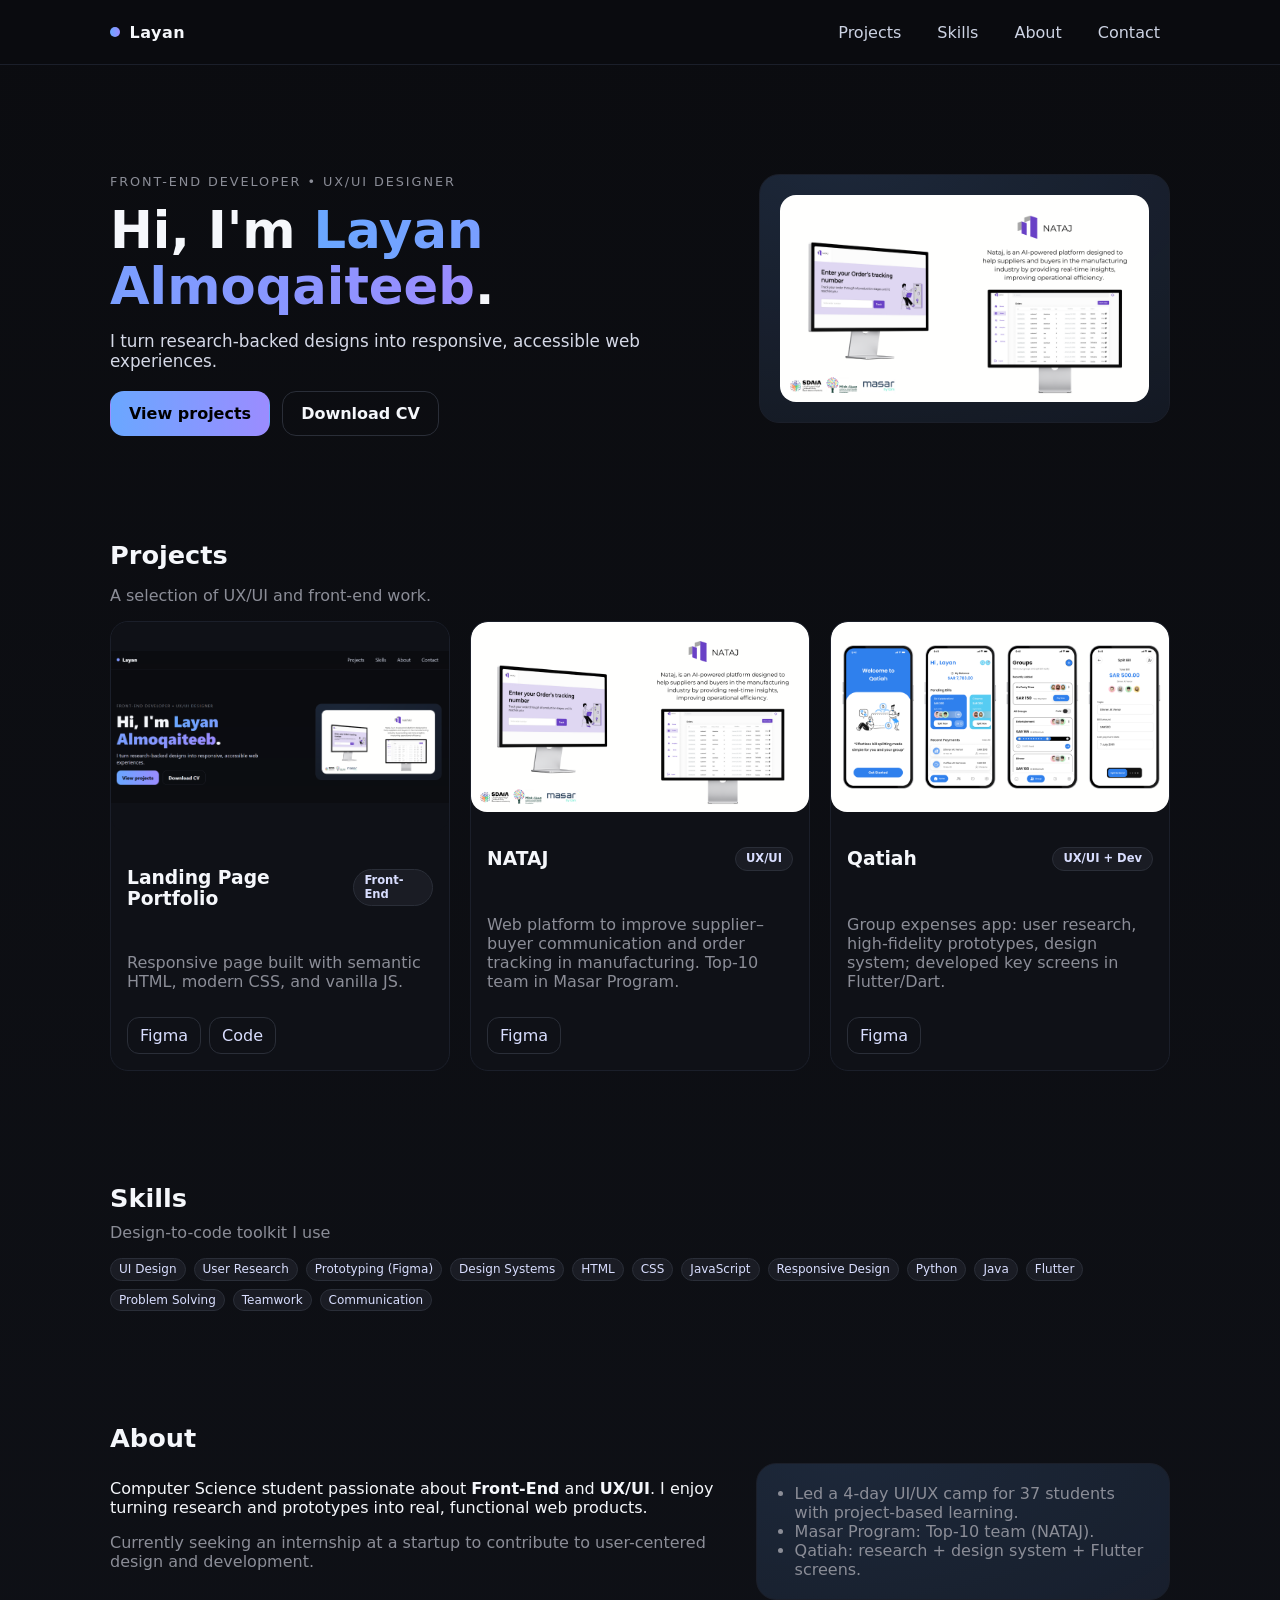
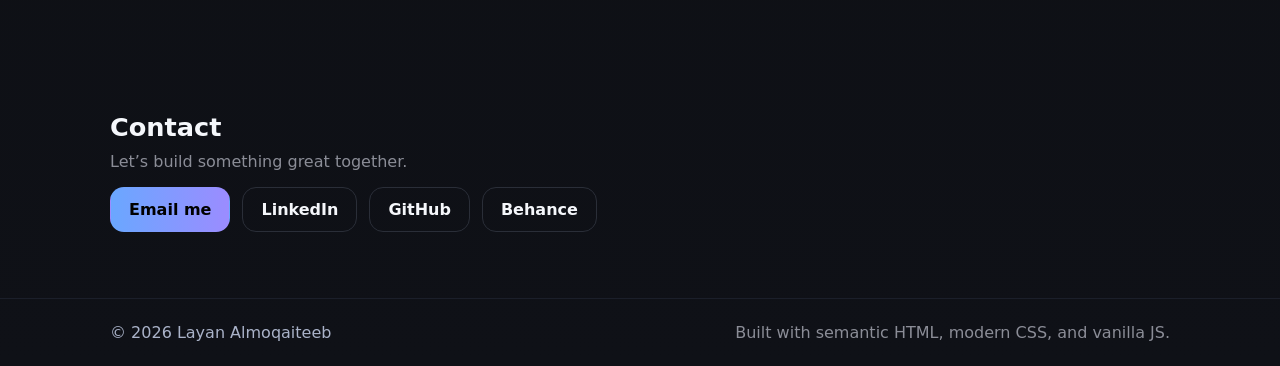
==== index.html @ 37fac6a1 "First commit: add portfolio project" ====
<!DOCTYPE html>
<html lang="en" dir="ltr">
  <head>
    <meta charset="utf-8" />
    <meta name="viewport" content="width=device-width,initial-scale=1"/>
    <title> Layan — Front-End & UX/UI</title>
    <link rel="stylesheet" href="style.css"/>
  </head>
  <body>
    <a href="#main" class="skip">Skip to content</a>

    <header>
      <div class="container nav">
        <a class="brand" href="#"><span class="dot"></span><span>Layan</span></a>
        <nav id="site-nav">
          <button class="hamburger" aria-label="Toggle menu" aria-expanded="false">☰</button>
          <ul>
            <li><a href="#projects">Projects</a></li>
            <li><a href="#skills">Skills</a></li>
            <li><a href="#about">About</a></li>
            <li><a href="#contact">Contact</a></li>
          </ul>
        </nav>
      </div>
    </header>

    <main id="main" class="container">
      <section class="hero">
        <div class="hero-grid">
          <div class="hero-text">
            <p class="kicker">Front-End Developer • UX/UI Designer</p>
            <h1 class="title">Hi, I'm <span class="grad">Layan Almoqaiteeb</span>.</h1>
            <p class="subtitle">I turn research-backed designs into responsive, accessible web experiences.</p>
            <div class="hero-cta">
              <a class="btn" href="#projects">View projects</a>
              <a class="btn secondary" href="assets\Layan Almoqaiteeb-CV(2025).pdf" target="_blank" rel="noopener">Download CV</a>
            </div>
          </div>
          <div class="hero-media">
            <img src="assets\Landing-photo.png" alt="Portfolio preview" />
          </div>
        </div>
      </section>

      <section id="projects">
        <h2>Projects</h2>
        <p class="muted">A selection of UX/UI and front-end work.</p>
        <div class="grid projects">
          <!--project1-->
          <article class="card">
            <img class="fit-contain" src="assets\land.png" alt="Landing page preview" />
            <div class="card-body">
              <h3 class="card-title">Landing Page Portfolio <span class="tag">Front-End</span></h3>
              <p class="muted">Responsive page built with semantic HTML, modern CSS, and vanilla JS.</p>
              <div class="links">
                <a href="https://www.figma.com/design/n4OTbOdOXAy8U4618rNuE9/Untitled?node-id=0-1&t=6n7W6L7xzlNkYUbD-1">Figma</a><a href="#">Code</a>
              </div>
            </div>
          </article>
          <!--project2-->
          <article class="card">
            <img src="assets\Landing-photo.png" alt="NATAJ preview"/>
            <div class="card-body">
              <h3 class="card-title">NATAJ  <span class="tag">UX/UI</span></h3>
              <p class="muted">Web platform to improve supplier–buyer communication and order tracking in manufacturing. Top‑10 team in Masar Program.</p>
              <div class="links">
                <a href="https://www.figma.com/proto/f8X9n5KmJStwyFZtzzcVcH/Nataj-masar-?node-id=1-729&t=vMR681mDne2mueNs-1&scaling=scale-down&content-scaling=fixed&page-id=0%3A1&starting-point-node-id=1%3A574&show-proto-sidebar=1">Figma</a>
              </div>
            </div>
          </article>
          <!--project3-->
          <article class="card">
            <img src="assets\Qatiah.png" alt="Qatiah preview"/>
            <div class="card-body">
              <h3 class="card-title">Qatiah  <span class="tag">UX/UI + Dev</span></h3>
              <p class="muted">Group expenses app: user research, high‑fidelity prototypes, design system; developed key screens in Flutter/Dart.</p>
              <div class="links">
                <a href="https://www.figma.com/design/T6prKx3uSYGGVCMttf9alf/MasarHW3?node-id=0-1&t=5xIdcrQBPG39wIJk-1">Figma</a>
              </div>
            </div>
          </article>
        </div>
      </section>

      <section id="skills">
  <h2>Skills</h2>
  <p class="section-sub">Design-to-code toolkit I use</p>
  <div class="skills">
    
    <span class="tag">UI Design</span>
    <span class="tag">User Research</span>
    <span class="tag">Prototyping (Figma)</span>
    <span class="tag">Design Systems</span>
    
    
    <span class="tag">HTML</span>
    <span class="tag">CSS</span>
    <span class="tag">JavaScript</span>
    <span class="tag">Responsive Design</span>
    
    
    <span class="tag">Python</span>
    <span class="tag">Java</span>
    <span class="tag">Flutter</span>
    
    
    <span class="tag">Problem Solving</span>
    <span class="tag">Teamwork</span>
    <span class="tag">Communication</span>
  </div>
</section>


  <section id="about">
    <h2>About</h2>
    <div class="about">
    <div>
      <p>
        Computer Science student passionate about <strong>Front-End</strong> and <strong>UX/UI</strong>.
        I enjoy turning research and prototypes into real, functional web products.
      </p>
      <p class="muted">
        Currently seeking an internship at a startup to contribute to user-centered design and development.
      </p>
    </div>
    <aside class="hero-card">
      <ul class="muted" style="margin:0; padding-left:18px;">
        <li>Led a 4-day UI/UX camp for 37 students with project-based learning.</li>
        <li>Masar Program: Top-10 team (NATAJ).</li>
        <li>Qatiah: research + design system + Flutter screens.</li>
      </ul>
    </aside>
  </div>
</section>


      <section id="contact">
        <h2>Contact</h2>
        <p class="section-sub">Let’s build something great together.</p>
        <div class="contact-cta">
          <a class="btn" href="mailto:Layan-2025@hotmail.com">Email me</a>
          <a class="btn secondary" href="http://linkedin.com/in/layan-almoqaiteeb" target="_blank">LinkedIn</a>
          <a class="btn secondary" href="https://github.com/iLayan9" target="_blank">GitHub</a>
          <a class="btn secondary" href="https://www.behance.net/LayanAlmoqaiteeb" target="_blank">Behance</a>
        </div>
      </section>
    </main>

    <footer>
      <div class="container foot">
        <span>© <span id="year"></span> Layan Almoqaiteeb</span>
        <span class="muted">Built with semantic HTML, modern CSS, and vanilla JS.</span>
      </div>
    </footer>

    <script src="script.js"></script>
  </body>
</html>
---- style.css ----
:root{
  --bg:#0b0c10; --panel:#0f1117; --muted:#8b8d97; --text:#f5f7fb;
  --brand:#6aa7ff; --brand2:#9b8cff; --ring:rgba(106,167,255,.35);
  --maxw:1100px;
}
*{box-sizing: border-box}
html{scroll-behavior: smooth}
body{margin: 0;background: linear-gradient(180deg,#0b0c10,#0f1117);color:var(--text);
  font-family: ui-sans-serif,system-ui, -apple-system, BlinkMacSystemFont, 'Segoe UI', Roboto, Oxygen, Ubuntu, Cantarell, 'Open Sans', 'Helvetica Neue', sans-serif}
a{text-decoration: none;color: inherit}
img{max-width: 100%;display: block;border-radius: 16px}

.container{max-width: var(--maxw); margin: 0 auto; padding: 0 20px;}
.muted{color: var(--muted)}
.skip{position: absolute; left: -9999px;}
.skip:focus{left: 10px; top: 10px; background: #fff; color: #000; padding: 8px 12px;border-radius: 8px}

.btn{display: inline-flex; align-items: center; gap: .5rem; background: linear-gradient(90deg,var(--brand),var(--brand2));
  color: #000; font-weight: 700; padding: 12px 18px; border-radius: 14px;border:1px solid transparent}
.btn.secondary{background: transparent; color:var(--text);border-color: #2a2e38;}
.btn:hover{filter: brightness(1.05);}
.tag{padding:4px 10px;background: #1a1c24;color: #d9deff; border: 1px solid #2a2e38; border-radius: 999px; font-size: 8rem;}


header{position: sticky;top: 0;z-index: 40;background: rgba(11, 12, 16, .7); backdrop-filter: blur(10px); border-bottom: 1px solid #1b1f2a;}
.nav{display: flex; align-items: center; justify-content: space-between;height: 64px;}
.brand{display: flex;align-items: center; gap: .6rem; font-weight: 800; letter-spacing: .5px;}
.brand .dot{width: 10px;height: 10px; border-radius: 50%; background: linear-gradient(90deg,var(--brand),var(--brand2)); display: inline-block;}

nav ul{list-style: none; display: flex;gap: 1rem; margin: 0; padding: 0;}
nav a{padding: 6px 10px;border-radius: 10px; color: #cdd3e3;}
nav a:hover{background: #1a1c24; color: #fff;}
.hamburger{display: none; background: transparent; border: none; color: #cdd3e3; font-size: 24px;}


.hero{padding: 96px 0 48px;}
.hero-grid{display: grid; grid-template-columns: 1.2fr 0.8fr; gap:2rem; align-items: center;}
.hero-text { order: 1; }
.kicker{color: var(--muted); text-transform: uppercase; letter-spacing: .15em; font-size: .8rem;}
.title{font-size: clamp(2rem,5vw,3.2rem); line-height: 1.1; margin: .25rem 0 .75rem; font-weight: 900;}
.grad{background: linear-gradient(90deg,var(--brand),var(--brand2)); -webkit-background-clip: text; background-clip: text; color: transparent;}
.subtitle{color: #d5d9e7; font-size: 1.05rem; max-width: 60ch;}
.hero-cta{display: flex; gap: .75rem; flex-wrap: wrap; margin-top: 1.25rem;}
.hero-media{background: radial-gradient(900px 500px at 20% -10%, rgba(106,167,255,.15), transparent), #0f1117; border: 1px solid #1b1f2a; border-radius: 20px;padding: 20px; order: 2;}


section{padding: 56px 0;}
#projects h2,#skills h2, #about h2, #contact h2 {font-size: 1.6rem;margin: 0 0 10px;}
.grid.projects{display: grid; grid-template-columns: repeat(3,1fr); gap: 1.25rem;}
.card{background: #0f1117; border: 1px solid #1b1f2a; border-radius: 18px; overflow: hidden; display: flex; flex-direction: column;}
.card-body{padding: 16px; display: flex; flex-direction: column; gap:10px}
.card-title{font-weight: 800; display: flex; align-items: center; gap: 8px; justify-content: space-between;}
.card-title .tag{ font-size:.72rem; }
.card img{
  aspect-ratio:16/9;
  object-fit:cover;
  width:100%;
}
.links{display: flex; gap: .5rem; flex-wrap: wrap;}
.links a{padding: 8px 12px; border-radius: 12px; border: 1px solid #2a2e38; color: #d9deff;}
.links a:hover{background: #1a1c24;}


.skills{display: flex; flex-wrap: wrap; gap: .5rem;}
.skills .tag{ font-size:.75rem; padding:3px 8px; }
.contact-cta{display: flex; gap: .75rem; flex-wrap: wrap;}
footer{border-top: 1px solid #1b1f2a; color: #aab3c9;}
.foot{padding: 24px 20px; display: flex; justify-content: space-between; align-items: center; flex-wrap: wrap; gap: 10px;}

.tag{
  padding: 4px 10px;
  background:#1a1c24;
  color:#d9deff;
  border:1px solid #2a2e38;
  border-radius:999px;
  font-size:.8rem;  
}

.grid.projects{
  display:grid;
  grid-template-columns:repeat(3,1fr);
  gap:1.25rem;
}

.about{
  display:grid;
  grid-template-columns:1.2fr .8fr;
  gap:1.5rem;
}
.hero-card{
  background: radial-gradient(1200px 600px at 20% -10%, rgba(106,167,255,.15), transparent), #0f1117;
  border:1px solid #1b1f2a;
  border-radius:20px;
  padding:20px;
}
.section-sub{
  color:var(--muted);
  margin:0 0 16px;
  font-size:1rem;
}
.contact-cta{ display:flex; gap:.75rem; flex-wrap:wrap; margin:10px 0; }

@media (max-width:900px){
  .hero-grid{grid-template-columns: 1fr;}
  .hero-text{position: relative;z-index: 3;}
  .hero-media{position: relative;z-index: 1;overflow: hidden;}
  .grid.projects{grid-template-columns: 1fr;}
  nav ul{display: none;}
  .hamburger{display: inline-block}
  nav.open ul{display: flex; flex-direction: column; position: absolute; top: 64px; right: 20px;background: #0f1117; border: 1px solid #1b1f2a; padding: 10px; border-radius: 12px; min-width: 220px;}
  nav.open ul a{padding: 10px;}
}
:focus-visible{outline: 3px solid var(--ring); outline-offset: 3px; border-radius: 12px;}

.hero-grid{
  display: grid;
  gap: 2rem;
  align-items: center;
  grid-template-columns: 1fr;
}


@media (min-width: 901px){
  .hero-grid{
    grid-template-columns: 1.2fr 0.8fr;
  }
  .hero-text{ order: 1; }
  .hero-media{ order: 2; }
}

.card img.fit-contain{
  width: 100%;
  height: 100%;
  aspect-ratio: 16 / 9;
  object-fit: contain !important;
  background: #0f1117;
  border-radius: 16px;
}



.hero-grid{
  display:grid;
  align-items:center;
  gap:2rem;
  grid-template-columns: 1fr; 
}
@media (min-width: 901px){
  .hero-grid{ grid-template-columns: 1.2fr 0.8fr; } 
}

.hero-text{
  position: relative;
  z-index: 3;  
}
.hero-media{
  position: relative;
  z-index: 1;  
  overflow: hidden;
}
.hero-media *{
  pointer-events: none;
}

.tag{
  padding: 4px 10px;
  background:#1a1c24;
  color:#d9deff;
  border:1px solid #2a2e38;
  border-radius:999px;
  font-size:.8rem;   
  line-height:1.2;
}
.card-title .tag{ font-size:.72rem; }
.skills .tag{ font-size:.75rem; padding:3px 8px; }
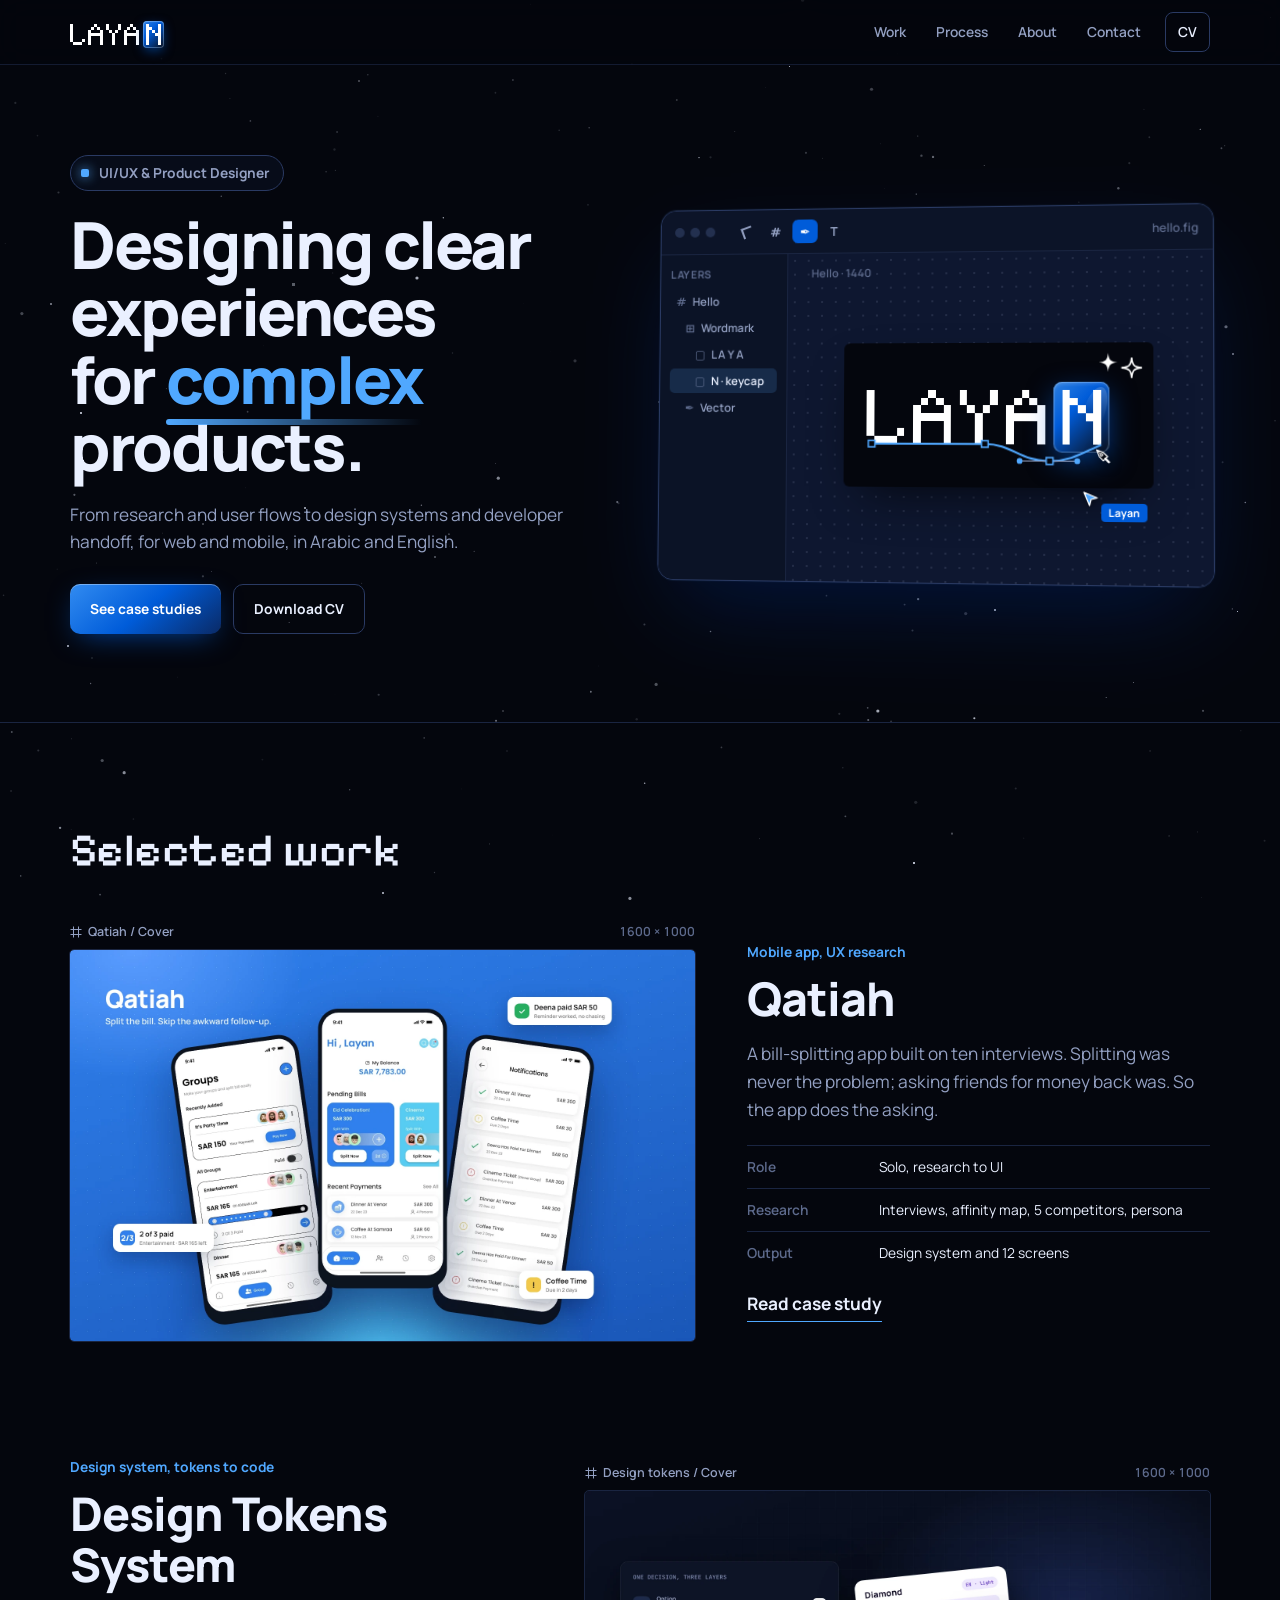
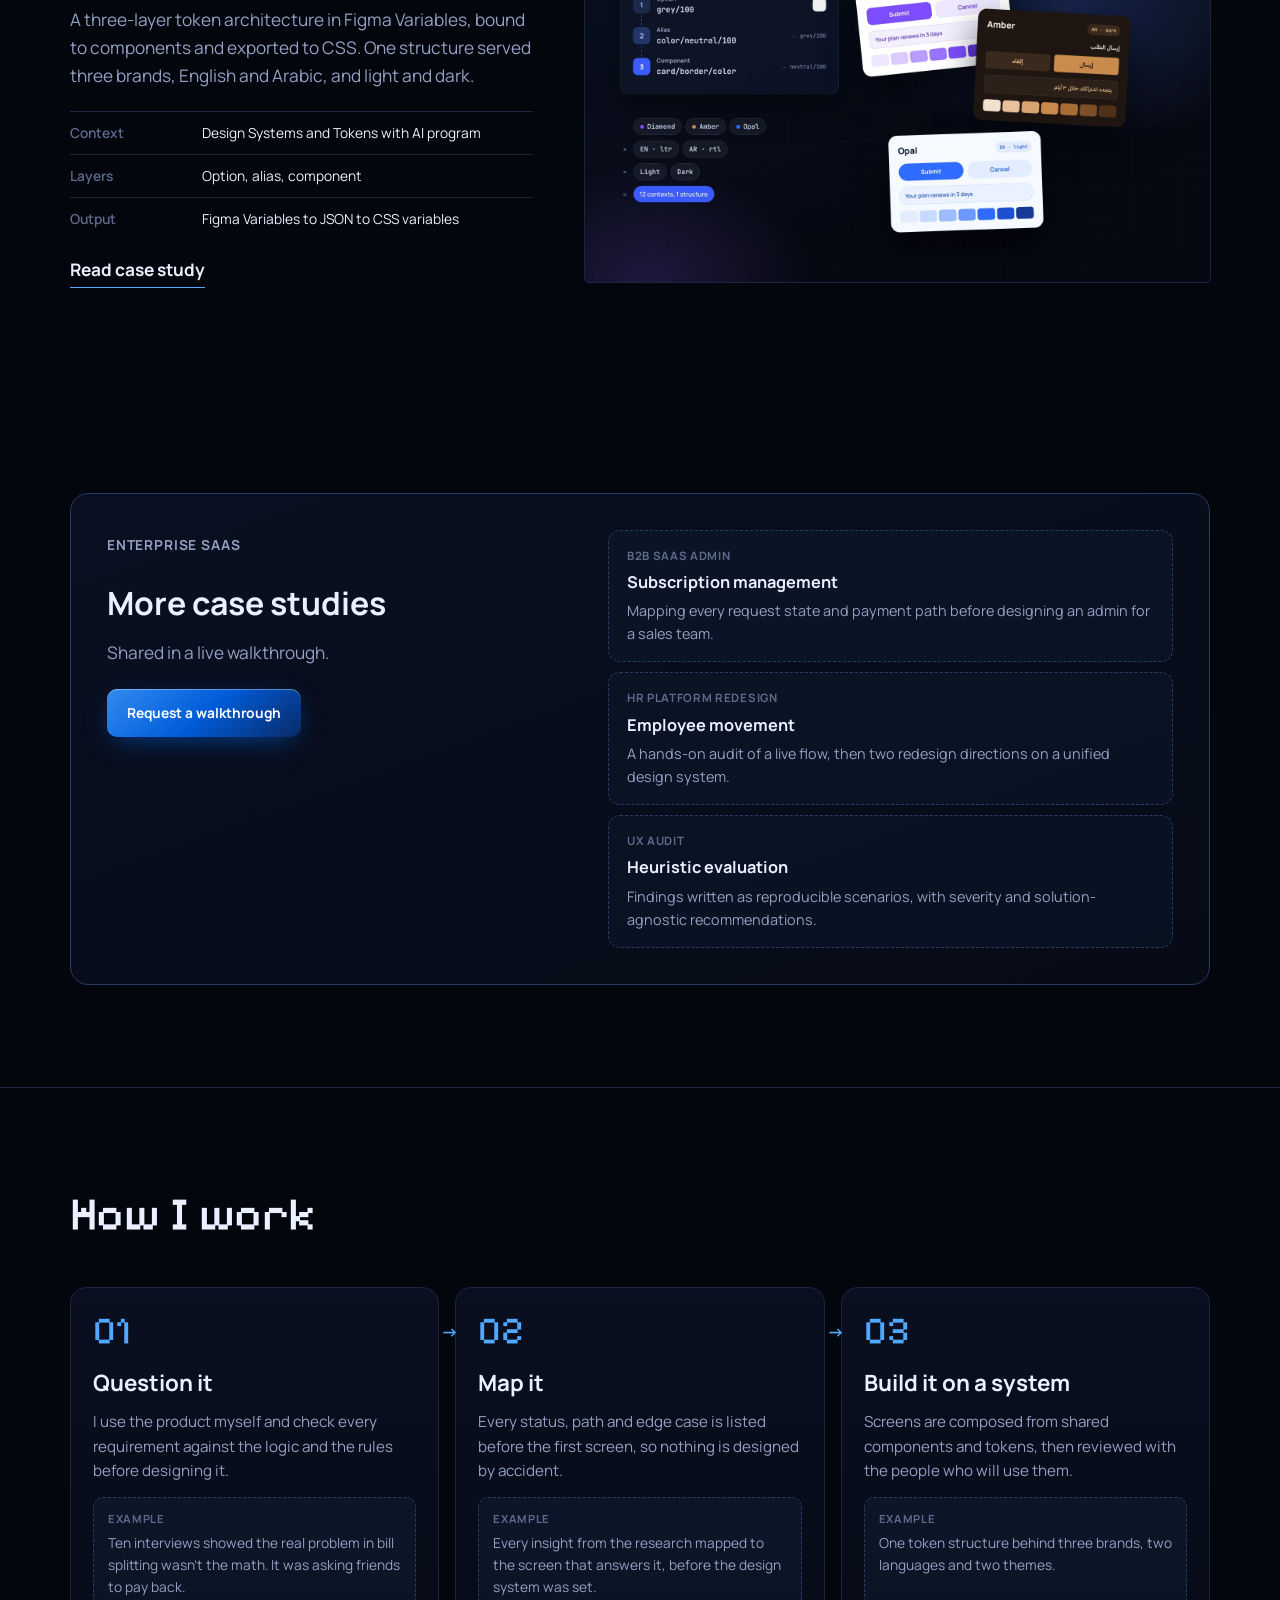
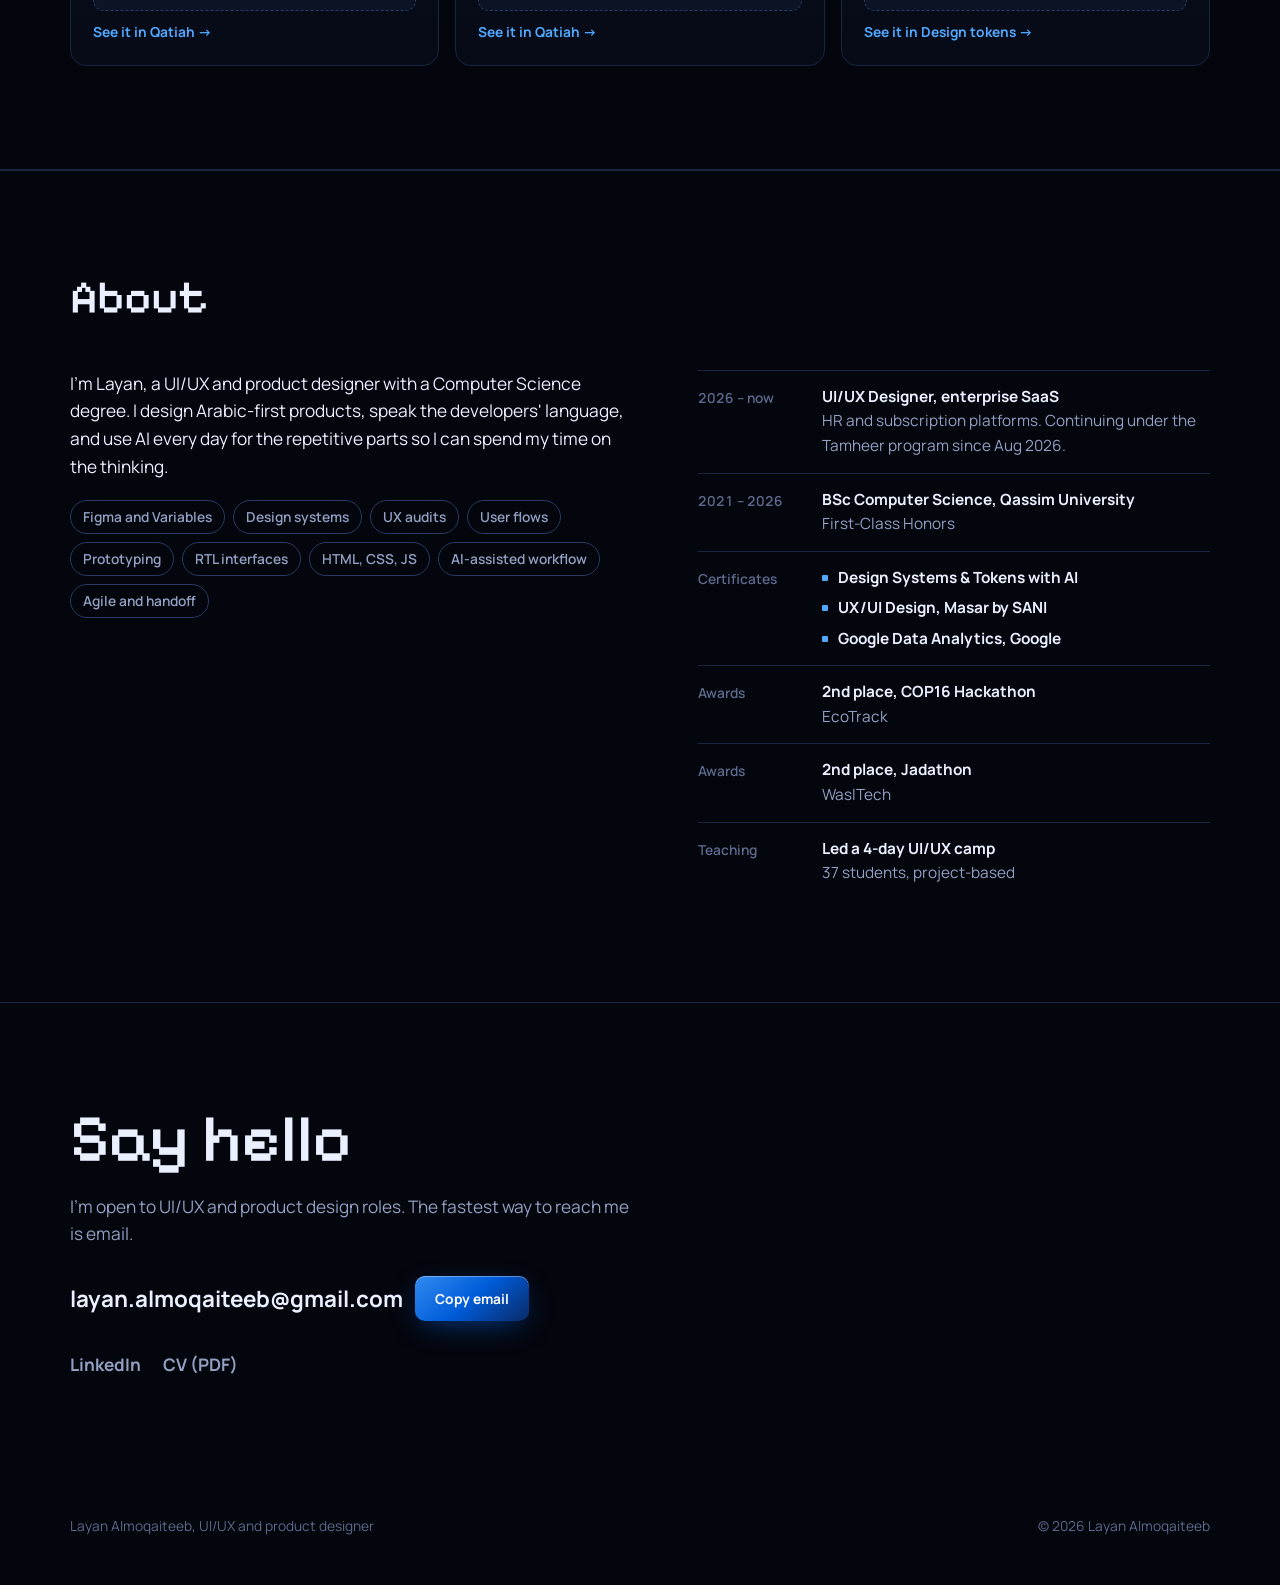
==== commit 20c88b6a: "Portfolio" ====
--- a/index.html
+++ b/index.html
@@ -1,158 +1,229 @@
-<!DOCTYPE html>
-<html lang="en" dir="ltr">
-  <head>
-    <meta charset="utf-8" />
-    <meta name="viewport" content="width=device-width,initial-scale=1"/>
-    <title> Layan — Front-End & UX/UI</title>
-    <link rel="stylesheet" href="style.css"/>
-  </head>
-  <body>
-    <a href="#main" class="skip">Skip to content</a>
-
-    <header>
-      <div class="container nav">
-        <a class="brand" href="#"><span class="dot"></span><span>Layan</span></a>
-        <nav id="site-nav">
-          <button class="hamburger" aria-label="Toggle menu" aria-expanded="false">☰</button>
-          <ul>
-            <li><a href="#projects">Projects</a></li>
-            <li><a href="#skills">Skills</a></li>
-            <li><a href="#about">About</a></li>
-            <li><a href="#contact">Contact</a></li>
+<!doctype html>
+<html lang="en">
+<head>
+<meta charset="utf-8">
+<meta name="viewport" content="width=device-width, initial-scale=1, viewport-fit=cover">
+<title>Layan Almoqaiteeb</title>
+<meta name="claude:viewport-fit-sides" content="cover">
+<meta name="description" content="Layan Almoqaiteeb, UI/UX and product designer. Case studies in enterprise SaaS, mobile apps, user research and design systems.">
+<meta property="og:title" content="Layan Almoqaiteeb, UI/UX and Product Designer">
+<meta property="og:description" content="Case studies in enterprise SaaS, mobile apps, user research and design systems.">
+<link rel="icon" href="assets/favicon.svg" type="image/svg+xml">
+<link rel="preconnect" href="https://fonts.googleapis.com">
+<link rel="preconnect" href="https://fonts.gstatic.com" crossorigin>
+<link rel="stylesheet" href="https://fonts.googleapis.com/css2?family=Manrope:wght@400;500;600;700;800&family=Pixelify+Sans:wght@400;500;600&display=swap">
+<link rel="stylesheet" href="assets/css/style.css">
+</head>
+<body>
+<a class="skip" href="#main">Skip to content</a>
+<canvas id="sky" aria-hidden="true"></canvas>
+
+<div class="page">
+<header class="topbar">
+  <div class="wrap">
+    <a class="brand" href="#top" aria-label="Layan, home"><span class="mini-wm" aria-hidden="true"><span class="glyph" data-glyph="L"></span><span class="glyph" data-glyph="A"></span><span class="glyph" data-glyph="Y"></span><span class="glyph" data-glyph="A"></span><span class="keycap"><span class="glyph" data-glyph="N"></span></span></span></a>
+    <nav class="nav" aria-label="Main">
+      <a href="#work">Work</a>
+      <a href="#process">Process</a>
+      <a href="#about">About</a>
+      <a href="#contact">Contact</a>
+      <a class="cv" href="assets/files/Layan_Almoqaiteeb_CV.pdf" target="_blank" rel="noopener">CV</a>
+    </nav>
+  </div>
+</header>
+
+<main id="main">
+  <section class="hero wrap" id="top" aria-labelledby="hero-title">
+    <div class="hero-grid">
+      <div class="hero-copy">
+        <p class="eyebrow"><span class="eb-dot" aria-hidden="true"></span>UI/UX &amp; Product Designer</p>
+        <h1 id="hero-title" class="hero-title">Designing clear experiences for <span class="hl">complex</span> products.</h1>
+        <p class="hero-sub">From research and user flows to design systems and developer handoff, for web and mobile, in Arabic and English.</p>
+        <div class="hero-actions">
+          <a class="btn btn-key" href="#work">See case studies</a>
+          <a class="btn" href="assets/files/Layan_Almoqaiteeb_CV.pdf" target="_blank" rel="noopener">Download CV</a>
+        </div>
+      </div>
+      <div class="artboard" aria-hidden="true">
+        <div class="ab-bar"><span class="ab-dots"><i></i><i></i><i></i></span>
+          <span class="ab-tools"><b class="t-move"></b><b class="t-frame"></b><b class="t-pen on"></b><b class="t-text">T</b></span>
+          <span class="ab-file">hello.fig</span></div>
+        <div class="ab-body">
+          <div class="ab-layers"><p>Layers</p>
+            <ul><li><i>#</i>Hello</li><li class="d1"><i>⊞</i>Wordmark</li><li class="d2"><i>▢</i>L A Y A</li><li class="d2 sel"><i>▢</i>N · keycap</li><li class="d1"><i>✒</i>Vector</li></ul>
+          </div>
+          <div class="ab-canvas">
+            <span class="ab-flabel">Hello · 1440</span>
+            <div class="ab-frame">
+              <div class="wordmark-stage">
+      <span class="wordmark" aria-hidden="true">
+        <span class="glyph" data-glyph="L"></span>
+        <span class="glyph" data-glyph="A"></span>
+        <span class="glyph" data-glyph="Y"></span>
+        <span class="glyph" data-glyph="A"></span>
+        <span class="keycap"><span class="glyph" data-glyph="N"></span>
+          <span class="sparks"><svg viewBox="0 0 60 40" fill="none"><path d="M14 2 C15 11 17 13 26 14 C17 15 15 17 14 26 C13 17 11 15 2 14 C11 13 13 11 14 2Z" fill="currentColor"/><path d="M44 8 C45 18 47 20 57 21 C47 22 45 24 44 34 C43 24 41 22 31 21 C41 20 43 18 44 8Z" stroke="currentColor" stroke-width="2"/></svg></span>
+        </span>
+      </span>
+      <svg class="flowline" aria-hidden="true"></svg>
+      <svg class="pen" viewBox="0 0 24 24" fill="none" aria-hidden="true"><path d="M3.5 3.5 L13 7.2 L18.6 12.8 L12.8 18.6 L7.2 13 Z" fill="#04060d" stroke="currentColor" stroke-width="1.6" stroke-linejoin="round"/><circle cx="10.2" cy="10.2" r="1.7" stroke="currentColor" stroke-width="1.5"/><path d="M3.5 3.5 L8.8 8.8" stroke="currentColor" stroke-width="1.4"/><path d="M15.7 15.7 L20.5 20.5" stroke="currentColor" stroke-width="3.2" stroke-linecap="round"/></svg>
+              </div>
+              <span class="ab-sel"><i></i><i></i><i></i><i></i><b>Wordmark · 520 × 168</b></span>
+            </div>
+            <span class="ab-comment"><b>L</b>Pixel-perfect ✦</span>
+            <span class="ab-cursor"><svg viewBox="0 0 16 16"><path d="M1 1 L14 6.5 L8 8 L6.5 14 Z" fill="#50a8ff" stroke="#fff" stroke-width="1.2" stroke-linejoin="round"/></svg><em>Layan</em></span>
+          </div>
+        </div>
+      </div>
+    </div>
+  </section>
+
+  <hr class="rule">
+
+  <section class="section wrap" id="work" aria-labelledby="work-title">
+    <div class="section-head">
+      <h2 class="section-title" id="work-title">Selected work</h2>
+      
+    </div>
+
+    <div class="work">
+      <article class="project">
+        <div class="frame">
+          <div class="frame-label"><span class="name"><svg viewBox="0 0 12 12" fill="none" stroke="currentColor"><path d="M3.5 0.5v11M8.5 0.5v11M0.5 3.5h11M0.5 8.5h11"/></svg>Qatiah / Cover</span><span class="dims"></span></div>
+          <a class="canvas" href="work/qatiah.html" aria-label="Read the Qatiah case study">
+            <img src="assets/img/qatiah/cover.webp" data-dims="1600 × 1000" alt="Three Qatiah app screens: groups, home and notifications" width="1600" height="1000" loading="lazy">
+            <span class="sel" aria-hidden="true"><i></i><i></i><i></i><i></i><b>10 interviews</b></span>
+          </a>
+        </div>
+        <div>
+          <p class="project-kind">Mobile app, UX research</p>
+          <h3><a href="work/qatiah.html">Qatiah</a></h3>
+          <p class="sum">A bill-splitting app built on ten interviews. Splitting was never the problem; asking friends for money back was. So the app does the asking.</p>
+          <ul class="facts">
+            <li><span>Role</span><span>Solo, research to UI</span></li>
+            <li><span>Research</span><span>Interviews, affinity map, 5 competitors, persona</span></li>
+            <li><span>Output</span><span>Design system and 12 screens</span></li>
           </ul>
-        </nav>
-      </div>
-    </header>
-
-    <main id="main" class="container">
-      <section class="hero">
-        <div class="hero-grid">
-          <div class="hero-text">
-            <p class="kicker">Front-End Developer • UX/UI Designer</p>
-            <h1 class="title">Hi, I'm <span class="grad">Layan Almoqaiteeb</span>.</h1>
-            <p class="subtitle">I turn research-backed designs into responsive, accessible web experiences.</p>
-            <div class="hero-cta">
-              <a class="btn" href="#projects">View projects</a>
-              <a class="btn secondary" href="assets\Layan Almoqaiteeb-CV(2025).pdf" target="_blank" rel="noopener">Download CV</a>
-            </div>
-          </div>
-          <div class="hero-media">
-            <img src="assets\Landing-photo.png" alt="Portfolio preview" />
-          </div>
-        </div>
-      </section>
-
-      <section id="projects">
-        <h2>Projects</h2>
-        <p class="muted">A selection of UX/UI and front-end work.</p>
-        <div class="grid projects">
-          <!--project1-->
-          <article class="card">
-            <img class="fit-contain" src="assets\land.png" alt="Landing page preview" />
-            <div class="card-body">
-              <h3 class="card-title">Landing Page Portfolio <span class="tag">Front-End</span></h3>
-              <p class="muted">Responsive page built with semantic HTML, modern CSS, and vanilla JS.</p>
-              <div class="links">
-                <a href="https://www.figma.com/design/n4OTbOdOXAy8U4618rNuE9/Untitled?node-id=0-1&t=6n7W6L7xzlNkYUbD-1">Figma</a><a href="#">Code</a>
-              </div>
-            </div>
-          </article>
-          <!--project2-->
-          <article class="card">
-            <img src="assets\Landing-photo.png" alt="NATAJ preview"/>
-            <div class="card-body">
-              <h3 class="card-title">NATAJ  <span class="tag">UX/UI</span></h3>
-              <p class="muted">Web platform to improve supplier–buyer communication and order tracking in manufacturing. Top‑10 team in Masar Program.</p>
-              <div class="links">
-                <a href="https://www.figma.com/proto/f8X9n5KmJStwyFZtzzcVcH/Nataj-masar-?node-id=1-729&t=vMR681mDne2mueNs-1&scaling=scale-down&content-scaling=fixed&page-id=0%3A1&starting-point-node-id=1%3A574&show-proto-sidebar=1">Figma</a>
-              </div>
-            </div>
-          </article>
-          <!--project3-->
-          <article class="card">
-            <img src="assets\Qatiah.png" alt="Qatiah preview"/>
-            <div class="card-body">
-              <h3 class="card-title">Qatiah  <span class="tag">UX/UI + Dev</span></h3>
-              <p class="muted">Group expenses app: user research, high‑fidelity prototypes, design system; developed key screens in Flutter/Dart.</p>
-              <div class="links">
-                <a href="https://www.figma.com/design/T6prKx3uSYGGVCMttf9alf/MasarHW3?node-id=0-1&t=5xIdcrQBPG39wIJk-1">Figma</a>
-              </div>
-            </div>
-          </article>
-        </div>
-      </section>
-
-      <section id="skills">
-  <h2>Skills</h2>
-  <p class="section-sub">Design-to-code toolkit I use</p>
-  <div class="skills">
-    
-    <span class="tag">UI Design</span>
-    <span class="tag">User Research</span>
-    <span class="tag">Prototyping (Figma)</span>
-    <span class="tag">Design Systems</span>
-    
-    
-    <span class="tag">HTML</span>
-    <span class="tag">CSS</span>
-    <span class="tag">JavaScript</span>
-    <span class="tag">Responsive Design</span>
-    
-    
-    <span class="tag">Python</span>
-    <span class="tag">Java</span>
-    <span class="tag">Flutter</span>
-    
-    
-    <span class="tag">Problem Solving</span>
-    <span class="tag">Teamwork</span>
-    <span class="tag">Communication</span>
-  </div>
-</section>
-
-
-  <section id="about">
-    <h2>About</h2>
+          <a class="read" href="work/qatiah.html">Read case study</a>
+        </div>
+      </article>
+
+      <article class="project flip">
+        <div class="frame">
+          <div class="frame-label"><span class="name"><svg viewBox="0 0 12 12" fill="none" stroke="currentColor"><path d="M3.5 0.5v11M8.5 0.5v11M0.5 3.5h11M0.5 8.5h11"/></svg>Design tokens / Cover</span><span class="dims"></span></div>
+          <a class="canvas" href="work/design-tokens.html" aria-label="Read the Design Tokens System case study">
+            <img src="assets/img/tokens/cover.webp" data-dims="1600 × 1000" alt="A token chain beside the same component card in three brands, two languages and two themes" width="1600" height="1000" loading="lazy">
+            <span class="sel" aria-hidden="true"><i></i><i></i><i></i><i></i><b>3 brands × 2 languages × 2 themes</b></span>
+          </a>
+        </div>
+        <div>
+          <p class="project-kind">Design system, tokens to code</p>
+          <h3><a href="work/design-tokens.html">Design Tokens System</a></h3>
+          <p class="sum">A three-layer token architecture in Figma Variables, bound to components and exported to CSS. One structure served three brands, English and Arabic, and light and dark.</p>
+          <ul class="facts">
+            <li><span>Context</span><span>Design Systems and Tokens with AI program</span></li>
+            <li><span>Layers</span><span>Option, alias, component</span></li>
+            <li><span>Output</span><span>Figma Variables to JSON to CSS variables</span></li>
+          </ul>
+          <a class="read" href="work/design-tokens.html">Read case study</a>
+        </div>
+      </article>
+
+      <div class="nda">
+        <div class="nda-head">
+          <p class="nda-kicker">Enterprise SaaS</p>
+          <h3>More case studies</h3>
+          <p>Shared in a live walkthrough.</p>
+          <a class="btn btn-key" href="mailto:layan.almoqaiteeb@gmail.com?subject=Case%20study%20walkthrough">Request a walkthrough</a>
+        </div>
+        <ul class="nda-list">
+          <li><span>B2B SaaS admin</span><b>Subscription management</b><em>Mapping every request state and payment path before designing an admin for a sales team.</em></li>
+          <li><span>HR platform redesign</span><b>Employee movement</b><em>A hands-on audit of a live flow, then two redesign directions on a unified design system.</em></li>
+          <li><span>UX audit</span><b>Heuristic evaluation</b><em>Findings written as reproducible scenarios, with severity and solution-agnostic recommendations.</em></li>
+        </ul>
+      </div>
+    </div>
+
+  </section>
+
+  <hr class="rule">
+
+  <section class="section wrap" id="process" aria-labelledby="process-title">
+    <div class="section-head">
+      <h2 class="section-title" id="process-title">How I work</h2>
+      
+    </div>
+    <ol class="flow3">
+      <li>
+        <span class="n" aria-hidden="true">01</span>
+        <h4>Question it</h4>
+        <p>I use the product myself and check every requirement against the logic and the rules before designing it.</p>
+        <p class="proof"><b>Example</b> Ten interviews showed the real problem in bill splitting wasn't the math. It was asking friends to pay back.</p>
+        <a class="proof-link" href="work/qatiah.html">See it in Qatiah →</a>
+      </li>
+      <li>
+        <span class="n" aria-hidden="true">02</span>
+        <h4>Map it</h4>
+        <p>Every status, path and edge case is listed before the first screen, so nothing is designed by accident.</p>
+        <p class="proof"><b>Example</b> Every insight from the research mapped to the screen that answers it, before the design system was set.</p>
+        <a class="proof-link" href="work/qatiah.html#decisions">See it in Qatiah →</a>
+      </li>
+      <li>
+        <span class="n" aria-hidden="true">03</span>
+        <h4>Build it on a system</h4>
+        <p>Screens are composed from shared components and tokens, then reviewed with the people who will use them.</p>
+        <p class="proof"><b>Example</b> One token structure behind three brands, two languages and two themes.</p>
+        <a class="proof-link" href="work/design-tokens.html">See it in Design tokens →</a>
+      </li>
+    </ol>
+  </section>
+
+  <hr class="rule">
+
+
+  <hr class="rule">
+
+  <section class="section wrap" id="about" aria-labelledby="about-title">
+    <div class="section-head"><h2 class="section-title" id="about-title">About</h2></div>
     <div class="about">
-    <div>
-      <p>
-        Computer Science student passionate about <strong>Front-End</strong> and <strong>UX/UI</strong>.
-        I enjoy turning research and prototypes into real, functional web products.
-      </p>
-      <p class="muted">
-        Currently seeking an internship at a startup to contribute to user-centered design and development.
-      </p>
-    </div>
-    <aside class="hero-card">
-      <ul class="muted" style="margin:0; padding-left:18px;">
-        <li>Led a 4-day UI/UX camp for 37 students with project-based learning.</li>
-        <li>Masar Program: Top-10 team (NATAJ).</li>
-        <li>Qatiah: research + design system + Flutter screens.</li>
+      <div>
+        <p>I'm Layan, a UI/UX and product designer with a Computer Science degree. I design Arabic-first products, speak the developers' language, and use AI every day for the repetitive parts so I can spend my time on the thinking.</p>
+        <div class="chips">
+          <span class="chip">Figma and Variables</span><span class="chip">Design systems</span><span class="chip">UX audits</span><span class="chip">User flows</span><span class="chip">Prototyping</span><span class="chip">RTL interfaces</span><span class="chip">HTML, CSS, JS</span><span class="chip">AI-assisted workflow</span><span class="chip">Agile and handoff</span>
+        </div>
+      </div>
+      <ul class="cv-list">
+        <li><span class="when">2026 – now</span><div><b>UI/UX Designer, enterprise SaaS</b><span>HR and subscription platforms. Continuing under the Tamheer program since Aug 2026.</span></div></li>
+        <li><span class="when">2021 – 2026</span><div><b>BSc Computer Science, Qassim University</b><span>First-Class Honors</span></div></li>
+        <li><span class="when">Certificates</span><div><ul class="cert"><li>Design Systems &amp; Tokens with AI</li><li>UX/UI Design, Masar by SANI</li><li>Google Data Analytics, Google</li></ul></div></li>
+        <li><span class="when">Awards</span><div><b>2nd place, COP16 Hackathon</b><span>EcoTrack</span></div></li>
+        <li><span class="when">Awards</span><div><b>2nd place, Jadathon</b><span>WaslTech</span></div></li>
+        <li><span class="when">Teaching</span><div><b>Led a 4-day UI/UX camp</b><span>37 students, project-based</span></div></li>
       </ul>
-    </aside>
-  </div>
-</section>
-
-
-      <section id="contact">
-        <h2>Contact</h2>
-        <p class="section-sub">Let’s build something great together.</p>
-        <div class="contact-cta">
-          <a class="btn" href="mailto:Layan-2025@hotmail.com">Email me</a>
-          <a class="btn secondary" href="http://linkedin.com/in/layan-almoqaiteeb" target="_blank">LinkedIn</a>
-          <a class="btn secondary" href="https://github.com/iLayan9" target="_blank">GitHub</a>
-          <a class="btn secondary" href="https://www.behance.net/LayanAlmoqaiteeb" target="_blank">Behance</a>
-        </div>
-      </section>
-    </main>
-
-    <footer>
-      <div class="container foot">
-        <span>© <span id="year"></span> Layan Almoqaiteeb</span>
-        <span class="muted">Built with semantic HTML, modern CSS, and vanilla JS.</span>
-      </div>
-    </footer>
-
-    <script src="script.js"></script>
-  </body>
-</html>+    </div>
+  </section>
+
+  <hr class="rule">
+
+  <section class="section wrap contact" id="contact" aria-labelledby="contact-title">
+    <h2 id="contact-title">Say hello</h2>
+    <p>I'm open to UI/UX and product design roles. The fastest way to reach me is email.</p>
+    <div class="mail">
+      <code id="email">layan.almoqaiteeb@gmail.com</code>
+      <button class="btn btn-key" type="button" data-copy="layan.almoqaiteeb@gmail.com" data-toast="copy-toast" data-select="email">Copy email</button>
+      <span class="toast" id="copy-toast" role="status" aria-live="polite"></span>
+    </div>
+    <div class="links">
+      <a href="https://www.linkedin.com/in/layan-almoqaiteeb" target="_blank" rel="noopener">LinkedIn</a>
+      <a href="assets/files/Layan_Almoqaiteeb_CV.pdf" target="_blank" rel="noopener">CV (PDF)</a>
+    </div>
+  </section>
+</main>
+
+<footer class="footer">
+  <div class="wrap"><span>Layan Almoqaiteeb, UI/UX and product designer</span><span>© 2026 Layan Almoqaiteeb</span></div>
+</footer>
+</div>
+<script src="assets/js/main.js"></script>
+</body>
+</html>
--- a/assets/css/style.css
+++ b/assets/css/style.css
@@ -0,0 +1,847 @@
+/* Layan — portfolio
+   World: deep space + pixel type + one glass key (the N) + Figma canvas vernacular.
+   Single dark theme by choice: the brand lives in the night sky. */
+:root {
+  --space: #04060d;          /* page ground, blue-black */
+  --deep: #0a1122;           /* raised surfaces */
+  --deeper: #070c18;
+  --line: #1a2541;           /* hairlines, frame borders */
+  --line-strong: #2a3a63;
+  --ink: #eaf0ff;            /* primary text */
+  --muted: #93a0c2;          /* secondary text */
+  --faint: #5d6a8c;
+  --signal: #50a8ff;         /* glass highlight, links, selection */
+  --signal-deep: #005cd9;
+  --glass-dark: #091730;
+  --spark: #ffffff;
+  --ok: #3ddc97;
+  --warn: #f5b84b;
+  --bad: #ff6b6b;
+
+  --f-pixel: "Pixelify Sans", "Courier New", monospace;
+  --f-body: "Manrope", "Segoe UI", system-ui, -apple-system, sans-serif;
+
+  --step--1: clamp(0.8rem, 0.78rem + 0.1vw, 0.86rem);
+  --step-0: clamp(1rem, 0.97rem + 0.15vw, 1.08rem);
+  --step-1: clamp(1.2rem, 1.12rem + 0.4vw, 1.4rem);
+  --step-2: clamp(1.5rem, 1.3rem + 0.9vw, 2rem);
+  --step-3: clamp(1.9rem, 1.5rem + 1.8vw, 2.9rem);
+  --step-4: clamp(2.4rem, 1.7rem + 3.2vw, 4.2rem);
+
+  --wrap: 1180px;
+  --radius-s: 6px;
+  --radius-m: 12px;
+  color-scheme: dark;
+}
+
+* { box-sizing: border-box; }
+html { scroll-behavior: smooth; }
+body {
+  margin: 0;
+  background: var(--space);
+  color: var(--ink);
+  font-family: var(--f-body);
+  font-size: var(--step-0);
+  line-height: 1.6;
+  -webkit-font-smoothing: antialiased;
+  text-rendering: optimizeLegibility;
+}
+img { max-width: 100%; display: block; }
+a { color: inherit; }
+::selection { background: var(--signal-deep); color: var(--spark); }
+:focus-visible { outline: 2px solid var(--signal); outline-offset: 3px; border-radius: 4px; }
+
+.wrap {
+  max-width: var(--wrap);
+  margin-inline: auto;
+  padding-left: max(20px, env(safe-area-inset-left, 0px));
+  padding-right: max(20px, env(safe-area-inset-right, 0px));
+}
+
+.skip {
+  position: absolute; left: -999px; top: 8px; z-index: 50;
+  background: var(--signal); color: var(--space); padding: 8px 14px; border-radius: 6px; font-weight: 700;
+}
+.skip:focus { left: 16px; }
+
+/* ---------- Starfield ---------- */
+#sky { position: fixed; inset: 0; width: 100%; height: 100%; z-index: 0; pointer-events: none; }
+.page { position: relative; z-index: 1; }
+
+/* ---------- Top bar ---------- */
+body::before {
+  content: ""; position: fixed; inset: 0 0 auto; height: env(safe-area-inset-top, 0px);
+  z-index: 30; background: var(--space);
+}
+.topbar {
+  position: sticky; top: env(safe-area-inset-top, 0px); z-index: 20;
+  backdrop-filter: blur(14px); -webkit-backdrop-filter: blur(14px);
+  background: color-mix(in srgb, var(--space) 72%, transparent);
+  border-bottom: 1px solid color-mix(in srgb, var(--line) 70%, transparent);
+}
+.topbar .wrap { display: flex; align-items: center; justify-content: space-between; gap: 16px; padding-block: 12px; }
+.brand { display: inline-flex; align-items: center; gap: 2px; text-decoration: none; font-family: var(--f-pixel); font-size: 1.35rem; letter-spacing: 0.06em; }
+.brand .key {
+  display: inline-grid; place-items: center; width: 1.45em; height: 1.45em; margin-left: 2px;
+  border-radius: 6px; font-size: 0.9em;
+  background: linear-gradient(140deg, var(--signal) -20%, var(--signal-deep) 45%, var(--glass-dark) 100%);
+  box-shadow: inset 0 1px 0 rgba(255,255,255,.35), 0 0 0 1px rgba(80,168,255,.35);
+}
+.nav { display: flex; align-items: center; gap: 6px; }
+.nav a { text-decoration: none; color: var(--muted); font-weight: 600; font-size: var(--step--1); padding: 8px 12px; border-radius: 8px; }
+.nav a:hover { color: var(--ink); background: var(--deep); }
+.nav .cv {
+  color: var(--ink); border: 1px solid var(--line-strong); margin-left: 6px;
+}
+.nav .cv:hover { border-color: var(--signal); }
+@media (max-width: 640px) {
+  .nav a:not(.cv) { display: none; }
+}
+
+/* ---------- Buttons ---------- */
+.btn {
+  display: inline-flex; align-items: center; gap: 10px; text-decoration: none;
+  font-weight: 700; font-size: var(--step--1); padding: 13px 20px; border-radius: 10px;
+  border: 1px solid var(--line-strong); color: var(--ink); background: transparent;
+  cursor: pointer; font-family: inherit;
+}
+.btn:hover { border-color: var(--signal); }
+.btn-key {
+  border: 0; color: var(--spark);
+  background: linear-gradient(140deg, var(--signal) -30%, var(--signal-deep) 50%, #0a2a66 100%);
+  box-shadow: inset 0 1px 0 rgba(255,255,255,.35), 0 8px 30px -10px rgba(0,92,217,.8);
+}
+.btn-key:hover { filter: brightness(1.12); }
+
+/* ---------- Hero ---------- */
+.hero { padding-block: clamp(56px, 10vw, 120px) clamp(48px, 8vw, 96px); }
+.hero-role { color: var(--muted); font-weight: 600; margin: 0 0 22px; display: flex; align-items: center; gap: 10px; flex-wrap: wrap; }
+.hero-role { flex-wrap: nowrap; align-items: baseline; }
+.hero-role > span:last-child { min-width: 0; }
+.status-dot { flex: none; transform: translateY(-1px); width: 8px; height: 8px; background: var(--ok); box-shadow: 0 0 12px var(--ok); display: inline-block; }
+
+.wordmark-stage { --px: clamp(7px, 2.35vw, 22px); position: relative; display: inline-block; max-width: 100%; margin: 0; font-size: inherit; }
+.wordmark {
+  display: flex; align-items: flex-end; gap: calc(var(--px) * 1.1);
+  padding-bottom: calc(var(--px) * 2.6);
+}
+.glyph { display: grid; grid-template-columns: repeat(5, var(--px)); grid-auto-rows: var(--px); }
+.glyph i { display: block; width: var(--px); height: var(--px); }
+.glyph i.on { background: var(--spark); }
+.glyph.js i.on { opacity: 0; transform: translate(var(--dx, 0), var(--dy, 0)) scale(.4); }
+.glyph.js.ready i.on { opacity: 1; transform: none; transition: opacity .35s ease, transform .55s cubic-bezier(.2,.8,.2,1); transition-delay: var(--d, 0s); }
+.keycap {
+  position: relative; padding: calc(var(--px) * 1.1); border-radius: calc(var(--px) * 1.1);
+  background: linear-gradient(135deg, #2c7fe0 0%, var(--signal-deep) 38%, var(--glass-dark) 92%);
+  box-shadow: inset 0 0 0 1px rgba(160,205,255,.35), inset 0 calc(var(--px) * .25) calc(var(--px) * .5) rgba(255,255,255,.18), 0 calc(var(--px) * 1.2) calc(var(--px) * 3.5) -1px rgba(0,92,217,.55);
+  margin-bottom: calc(var(--px) * -1.1);
+}
+.keycap::after {
+  content: ""; position: absolute; inset: 6% 8% auto auto; width: 38%; height: 70%;
+  border-radius: 50%; background: linear-gradient(200deg, rgba(255,255,255,.22), transparent 60%);
+  transform: rotate(18deg); pointer-events: none;
+}
+.sparks { position: absolute; right: calc(var(--px) * -4.4); top: calc(var(--px) * -3.8); width: calc(var(--px) * 6); height: calc(var(--px) * 4); color: var(--spark); }
+.sparks svg { width: 100%; height: 100%; overflow: visible; }
+
+/* the pen-tool flow line under the name */
+.flowline { position: absolute; left: 0; width: calc(100% + var(--px) * 2); bottom: 0; height: calc(var(--px) * 3.4); overflow: visible; }
+.flowline path.curve { fill: none; stroke: var(--signal); stroke-width: 2; vector-effect: non-scaling-stroke; }
+.flowline .handle { stroke: var(--muted); stroke-width: 1; vector-effect: non-scaling-stroke; }
+.flowline .anchor { fill: var(--space); stroke: var(--signal); stroke-width: 1.5; vector-effect: non-scaling-stroke; }
+.flowline .knob { fill: var(--signal); }
+.pen { position: absolute; width: calc(var(--px) * 2.2); height: calc(var(--px) * 2.2); left: 0; top: 0; color: var(--spark); pointer-events: none; filter: drop-shadow(0 2px 6px rgba(0,0,0,.6)); }
+
+.hero-lede { font-size: var(--step-2); line-height: 1.35; max-width: 30ch; margin: clamp(28px, 4vw, 44px) 0 0; font-weight: 600; text-wrap: balance; letter-spacing: -0.01em; }
+.hero-sub { color: var(--muted); max-width: 58ch; margin: 18px 0 0; }
+.hero-facts { list-style: none; padding: 0; margin: 28px 0 0; display: grid; grid-template-columns: repeat(3, minmax(0, 1fr)); max-width: 760px; border-top: 1px solid var(--line); }
+.hero-facts li { padding: 14px 18px 0 0; display: grid; gap: 2px; min-width: 0; }
+.hero-facts li + li { padding-left: 18px; border-left: 1px solid var(--line); }
+.hero-facts b { font-weight: 700; }
+.hero-facts span { color: var(--muted); font-size: var(--step--1); }
+@media (max-width: 600px) { .hero-facts { grid-template-columns: minmax(0, 1fr); } .hero-facts li + li { padding-left: 0; border-left: 0; } }
+.hero-actions { display: flex; gap: 12px; flex-wrap: wrap; margin-top: 30px; }
+
+/* ---------- Sections ---------- */
+.section { padding-block: clamp(56px, 8vw, 104px); }
+.section-head { display: flex; align-items: baseline; justify-content: space-between; gap: 16px; flex-wrap: wrap; margin-bottom: clamp(28px, 4vw, 48px); }
+.section-title { font-family: var(--f-pixel); font-weight: 500; font-size: var(--step-3); line-height: 1.05; margin: 0; letter-spacing: 0.01em; }
+.section-note { color: var(--muted); margin: 0; max-width: 46ch; }
+.rule { border: 0; height: 1px; background: var(--line); margin: 0; }
+
+/* ---------- Figma frame (work + figures) ---------- */
+.frame { position: relative; min-width: 0; }
+.frame-label {
+  display: flex; align-items: center; gap: 8px; justify-content: space-between;
+  font-size: 0.78rem; color: var(--muted); margin-bottom: 8px; font-weight: 600;
+}
+.frame-label .name { display: inline-flex; align-items: center; gap: 6px; min-width: 0; overflow: hidden; text-overflow: ellipsis; white-space: nowrap; }
+.frame-label .name svg { flex: none; width: 12px; height: 12px; }
+.frame-label .dims { color: var(--faint); font-variant-numeric: tabular-nums; flex: none; }
+.canvas {
+  position: relative; display: block; border-radius: 4px; background: var(--deeper);
+  outline: 1px solid var(--line); overflow: visible;
+}
+.canvas img { width: 100%; height: auto; border-radius: 4px; }
+.canvas .sel { position: absolute; inset: -1px; border: 1.5px solid var(--signal); border-radius: 4px; opacity: 0; pointer-events: none; transition: opacity .15s; }
+.canvas .sel i { position: absolute; width: 8px; height: 8px; background: var(--spark); border: 1.5px solid var(--signal); }
+.canvas .sel i:nth-child(1) { left: -5px; top: -5px; } .canvas .sel i:nth-child(2) { right: -5px; top: -5px; }
+.canvas .sel i:nth-child(3) { left: -5px; bottom: -5px; } .canvas .sel i:nth-child(4) { right: -5px; bottom: -5px; }
+.canvas .sel b {
+  position: absolute; left: 50%; bottom: -30px; transform: translateX(-50%);
+  background: var(--signal); color: var(--space); font-size: 0.72rem; font-weight: 800; padding: 2px 7px; border-radius: 4px; white-space: nowrap; font-variant-numeric: tabular-nums;
+}
+a.canvas:hover .sel, a.canvas:focus-visible .sel, .frame:hover .canvas .sel { opacity: 1; }
+a.canvas:focus-visible { outline: 0; }
+.crop { overflow: hidden; border-radius: 4px; }
+.crop.top { aspect-ratio: 16 / 10; }
+.crop.top img { object-fit: cover; object-position: top; height: 100%; }
+
+/* ---------- Work list ---------- */
+.work { display: grid; gap: clamp(64px, 9vw, 120px); }
+.project { display: grid; grid-template-columns: minmax(0, 1.35fr) minmax(0, 1fr); gap: clamp(28px, 4vw, 56px); align-items: center; }
+.project.flip { grid-template-columns: minmax(0, 1fr) minmax(0, 1.35fr); }
+.project.flip .frame { order: 2; }
+.project-kind { color: var(--signal); font-weight: 700; font-size: var(--step--1); margin: 0 0 10px; }
+.project h3 { font-size: var(--step-3); line-height: 1.1; margin: 0; letter-spacing: -0.02em; text-wrap: balance; font-weight: 800; }
+.project h3 a { text-decoration: none; }
+.project p.sum { color: var(--muted); margin: 16px 0 0; max-width: 46ch; }
+.facts { list-style: none; padding: 0; margin: 22px 0 0; display: grid; gap: 10px; }
+.facts li { display: grid; grid-template-columns: 7.5rem 1fr; gap: 12px; font-size: var(--step--1); border-top: 1px solid var(--line); padding-top: 10px; }
+.facts li span:first-child { color: var(--faint); font-weight: 600; }
+.read { display: inline-flex; align-items: center; gap: 10px; margin-top: 26px; font-weight: 700; text-decoration: none; color: var(--ink); border-bottom: 1px solid var(--signal); padding-bottom: 3px; }
+.read:hover { color: var(--signal); }
+@media (max-width: 860px) {
+  .project, .project.flip { grid-template-columns: minmax(0, 1fr); }
+  .project.flip .frame { order: 0; }
+}
+
+/* brand stack (tokens) */
+.brand-stack { position: relative; aspect-ratio: 16 / 11; overflow: hidden; border-radius: 4px; background: var(--deeper); }
+.brand-stack img { position: absolute; width: 62%; height: auto; border-radius: 6px; box-shadow: 0 20px 40px -12px rgba(0,0,0,.7); outline: 1px solid var(--line); }
+.brand-stack img:nth-child(1) { left: 3%; top: 8%; }
+.brand-stack img:nth-child(2) { left: 19%; top: 18%; }
+.brand-stack img:nth-child(3) { left: 35%; top: 28%; }
+
+/* finding card mock (audit) */
+.finding-mock { display: block; padding: clamp(18px, 3vw, 30px); text-decoration: none; background: linear-gradient(160deg, var(--deep), var(--deeper)); }
+.fm-head { display: flex; justify-content: space-between; align-items: center; gap: 10px; }
+.fm-id { color: var(--faint); font-size: var(--step--1); font-weight: 700; font-variant-numeric: tabular-nums; }
+.fm-title { font-size: var(--step-1); font-weight: 800; line-height: 1.3; margin: 14px 0 18px; text-wrap: balance; }
+.fm-rows { margin: 0; display: grid; gap: 0; }
+.fm-rows div { display: grid; grid-template-columns: 8.5rem minmax(0, 1fr); gap: 12px; padding: 10px 0; border-top: 1px solid var(--line); font-size: 0.9rem; }
+.fm-rows dt { color: var(--faint); font-weight: 700; }
+.fm-rows dd { margin: 0; color: var(--muted); }
+@media (max-width: 520px) { .fm-rows div { grid-template-columns: minmax(0, 1fr); gap: 2px; } }
+
+/* ---------- More work ---------- */
+.more { display: grid; grid-template-columns: repeat(3, minmax(0, 1fr)); gap: 0; border-top: 1px solid var(--line); }
+.more article { padding: 24px 24px 26px 0; border-bottom: 1px solid var(--line); min-width: 0; }
+.more article + article { padding-left: 24px; border-left: 1px solid var(--line); }
+.more h4 { margin: 0 0 6px; font-size: var(--step-1); }
+.more .kind { color: var(--faint); font-size: var(--step--1); margin: 0 0 12px; font-weight: 600; }
+.more p { color: var(--muted); margin: 0; font-size: 0.96rem; }
+.more a { display: inline-block; margin-top: 14px; font-weight: 700; font-size: var(--step--1); color: var(--signal); text-decoration: none; }
+.more a:hover { text-decoration: underline; }
+@media (max-width: 860px) {
+  .more { grid-template-columns: minmax(0, 1fr); }
+  .more article + article { padding-left: 0; border-left: 0; }
+}
+
+/* ---------- Process (a real sequence) ---------- */
+.steps { list-style: none; margin: 0; padding: 0; display: grid; grid-template-columns: repeat(4, minmax(0, 1fr)); gap: 0; counter-reset: s; }
+.steps li { padding: 0 24px 0 0; min-width: 0; position: relative; }
+.steps li + li { padding-left: 24px; border-left: 1px dashed var(--line-strong); }
+.steps .n { font-family: var(--f-pixel); font-size: 2.2rem; color: var(--signal); line-height: 1; display: block; margin-bottom: 14px; }
+.steps h4 { margin: 0 0 8px; font-size: var(--step-1); line-height: 1.25; }
+.steps p { margin: 0; color: var(--muted); font-size: 0.96rem; }
+.steps .from { display: block; margin-top: 12px; font-size: var(--step--1); color: var(--faint); }
+@media (max-width: 940px) {
+  .steps { grid-template-columns: repeat(2, minmax(0, 1fr)); row-gap: 36px; }
+  .steps li:nth-child(3) { padding-left: 0; border-left: 0; }
+}
+@media (max-width: 560px) {
+  .steps { grid-template-columns: minmax(0, 1fr); }
+  .steps li + li { padding-left: 0; border-left: 0; }
+}
+
+/* ---------- AI block ---------- */
+.ai { display: grid; grid-template-columns: minmax(0, 1fr) minmax(0, 1.2fr); gap: clamp(28px, 5vw, 72px); align-items: start; }
+.ai-mark { display: flex; gap: 10px; color: var(--spark); margin-bottom: 18px; }
+.ai h2 { margin: 0; font-size: var(--step-3); line-height: 1.1; letter-spacing: -0.02em; font-weight: 800; text-wrap: balance; }
+.ai .lead { color: var(--muted); margin: 18px 0 0; max-width: 44ch; }
+.ai-list { list-style: none; margin: 0; padding: 0; display: grid; gap: 0; border-top: 1px solid var(--line); }
+.ai-list li { display: grid; grid-template-columns: 9.5rem minmax(0, 1fr); gap: 18px; padding: 18px 0; border-bottom: 1px solid var(--line); }
+.ai-list b { font-weight: 700; }
+.ai-list span { color: var(--muted); }
+@media (max-width: 860px) { .ai { grid-template-columns: minmax(0, 1fr); } }
+@media (max-width: 520px) { .ai-list li { grid-template-columns: minmax(0, 1fr); gap: 4px; } }
+
+/* ---------- About ---------- */
+.about { display: grid; grid-template-columns: minmax(0, 1.1fr) minmax(0, 1fr); gap: clamp(28px, 5vw, 72px); }
+.about p { margin: 0 0 16px; max-width: 58ch; }
+.about p.muted { color: var(--muted); }
+.cv-list { list-style: none; padding: 0; margin: 0; display: grid; gap: 0; }
+.cv-list li { display: grid; grid-template-columns: 6.8rem minmax(0, 1fr); gap: 16px; padding: 14px 0; border-top: 1px solid var(--line); font-size: 0.96rem; }
+.cv-list .when { color: var(--faint); font-variant-numeric: tabular-nums; font-weight: 600; font-size: var(--step--1); padding-top: 2px; }
+.cv-list b { display: block; }
+.cv-list span { color: var(--muted); }
+.chips { display: flex; flex-wrap: wrap; gap: 8px; margin-top: 20px; }
+.chip { border: 1px solid var(--line-strong); color: var(--muted); border-radius: 999px; padding: 5px 12px; font-size: var(--step--1); font-weight: 600; }
+@media (max-width: 860px) { .about { grid-template-columns: minmax(0, 1fr); } }
+
+/* ---------- Contact ---------- */
+.contact { text-align: left; }
+.contact h2 { font-family: var(--f-pixel); font-weight: 500; font-size: var(--step-4); line-height: 1; margin: 0; }
+.contact p { color: var(--muted); max-width: 52ch; margin: 20px 0 0; }
+.mail { display: flex; align-items: center; gap: 12px; flex-wrap: wrap; margin-top: 28px; }
+.mail code { font-family: var(--f-body); font-size: var(--step-1); font-weight: 700; color: var(--ink); user-select: all; word-break: break-all; }
+.links { display: flex; gap: 22px; flex-wrap: wrap; margin-top: 30px; }
+.links a { color: var(--muted); font-weight: 700; text-decoration: none; }
+.links a:hover { color: var(--signal); }
+.toast { color: var(--ok); font-size: var(--step--1); font-weight: 700; min-height: 1.4em; }
+
+.footer { padding-block: 34px 48px; color: var(--faint); font-size: var(--step--1); }
+.footer .wrap { display: flex; justify-content: space-between; gap: 16px; flex-wrap: wrap; }
+
+/* =========================================================
+   Case study pages
+   ========================================================= */
+.cs-head { padding-block: clamp(40px, 7vw, 88px) clamp(28px, 4vw, 48px); }
+.back { color: var(--muted); text-decoration: none; font-weight: 700; font-size: var(--step--1); display: inline-flex; gap: 8px; align-items: center; }
+.back:hover { color: var(--signal); }
+.cs-head h1 { font-size: var(--step-4); line-height: 1.02; letter-spacing: -0.03em; margin: 22px 0 0; font-weight: 800; max-width: 18ch; text-wrap: balance; }
+.cs-head .sub { font-size: var(--step-1); color: var(--muted); margin: 18px 0 0; max-width: 52ch; line-height: 1.45; }
+.meta { display: grid; grid-template-columns: repeat(4, minmax(0, 1fr)); gap: 0; margin-top: clamp(28px, 4vw, 44px); border-top: 1px solid var(--line); }
+.meta div { padding: 14px 18px 0 0; min-width: 0; }
+.meta div + div { padding-left: 18px; border-left: 1px solid var(--line); }
+.meta dt { color: var(--faint); font-size: var(--step--1); font-weight: 600; }
+.meta dd { margin: 4px 0 0; font-weight: 600; font-size: 0.96rem; }
+@media (max-width: 760px) {
+  .meta { grid-template-columns: repeat(2, minmax(0, 1fr)); }
+  .meta div:nth-child(3) { padding-left: 0; border-left: 0; }
+  .meta div { padding-bottom: 14px; }
+}
+.tldr {
+  margin-top: 28px; padding: 22px 24px; border-radius: var(--radius-m);
+  background: linear-gradient(135deg, rgba(80,168,255,.10), rgba(0,92,217,.04) 60%, transparent);
+  border: 1px solid var(--line-strong); max-width: 78ch;
+}
+.tldr b { color: var(--signal); }
+.tldr p { margin: 6px 0 0; }
+
+.cs-hero { margin-top: clamp(32px, 5vw, 56px); }
+
+.cs-body { display: grid; grid-template-columns: 210px minmax(0, 1fr); gap: clamp(28px, 5vw, 72px); padding-block: clamp(40px, 6vw, 80px); }
+.toc { position: sticky; top: calc(env(safe-area-inset-top, 0px) + 84px); align-self: start; font-size: var(--step--1); }
+.toc p { color: var(--faint); font-weight: 700; margin: 0 0 10px; }
+.toc ol { list-style: none; margin: 0; padding: 0; display: grid; gap: 2px; border-left: 1px solid var(--line); }
+.toc a { display: block; padding: 6px 0 6px 14px; color: var(--muted); text-decoration: none; margin-left: -1px; border-left: 2px solid transparent; font-weight: 600; }
+.toc a:hover { color: var(--ink); }
+.toc a.on { color: var(--ink); border-left-color: var(--signal); }
+@media (max-width: 900px) {
+  .cs-body { grid-template-columns: minmax(0, 1fr); }
+  .toc { display: none; }
+}
+
+.prose { min-width: 0; }
+.prose > section { padding-bottom: clamp(36px, 5vw, 64px); }
+.prose > section + section { border-top: 1px solid var(--line); padding-top: clamp(36px, 5vw, 64px); }
+.prose h2 { font-size: var(--step-3); line-height: 1.1; letter-spacing: -0.02em; margin: 0 0 20px; font-weight: 800; text-wrap: balance; scroll-margin-top: 90px; }
+.prose h3 { font-size: var(--step-1); margin: 34px 0 10px; line-height: 1.3; }
+.prose p, .prose ul, .prose ol { max-width: 68ch; }
+.prose p { margin: 0 0 16px; }
+.prose ul { padding-left: 1.2em; margin: 0 0 16px; }
+.prose li { margin-bottom: 8px; }
+.prose li::marker { color: var(--signal); }
+.prose strong { color: var(--spark); }
+.prose .muted { color: var(--muted); }
+.pull { font-size: var(--step-2); line-height: 1.35; font-weight: 700; margin: 26px 0; max-width: 32ch; text-wrap: balance; }
+.pull::before { content: "✦"; display: block; color: var(--signal); font-size: 0.8em; margin-bottom: 8px; }
+
+figure { margin: 30px 0; min-width: 0; }
+figcaption { color: var(--faint); font-size: var(--step--1); margin-top: 38px; max-width: 70ch; }
+.figrow { display: grid; grid-template-columns: repeat(2, minmax(0, 1fr)); gap: 28px; align-items: start; margin: 30px 0; }
+.figrow.three { grid-template-columns: repeat(3, minmax(0, 1fr)); }
+.figrow figure { margin: 0; }
+@media (max-width: 700px) { .figrow, .figrow.three { grid-template-columns: minmax(0, 1fr); } }
+
+.decision { display: grid; grid-template-columns: 3.2rem minmax(0, 1fr); gap: 4px 16px; margin: 30px 0; }
+.decision .n { font-family: var(--f-pixel); color: var(--signal); font-size: 1.6rem; line-height: 1.2; }
+.decision h3 { margin: 0 0 8px; }
+.decision > div { min-width: 0; }
+
+.table-scroll { overflow-x: auto; margin: 24px 0; border: 1px solid var(--line); border-radius: var(--radius-m); }
+table { border-collapse: collapse; width: 100%; min-width: 640px; font-size: 0.92rem; }
+th, td { text-align: left; padding: 12px 14px; border-bottom: 1px solid var(--line); vertical-align: top; }
+th { color: var(--faint); font-weight: 700; font-size: var(--step--1); background: var(--deeper); }
+tr:last-child td { border-bottom: 0; }
+td.no { color: var(--bad); }
+tr.impossible td { background: rgba(255,107,107,.06); }
+.pill { display: inline-block; padding: 2px 9px; border-radius: 999px; font-size: 0.78rem; font-weight: 700; white-space: nowrap; }
+.pill.new { background: rgba(80,168,255,.14); color: #8cc6ff; }
+.pill.rev { background: rgba(245,184,75,.14); color: var(--warn); }
+.pill.done { background: rgba(61,220,151,.14); color: var(--ok); }
+.pill.off { background: rgba(147,160,194,.14); color: var(--muted); }
+.sev { display: inline-block; font-size: 0.74rem; font-weight: 800; padding: 2px 8px; border-radius: 4px; margin-right: 8px; vertical-align: 2px; }
+.sev.c { background: rgba(255,107,107,.16); color: var(--bad); }
+.sev.h { background: rgba(245,184,75,.16); color: var(--warn); }
+.sev.m { background: rgba(80,168,255,.14); color: #8cc6ff; }
+
+/* stage switcher: sketch → wireframe → final */
+.stages { margin: 30px 0; }
+.stage-tabs { display: flex; gap: 0; align-items: center; flex-wrap: wrap; margin-bottom: 18px; }
+.stage-tabs button {
+  display: inline-flex; align-items: center; gap: 10px; font: inherit; font-weight: 700; font-size: var(--step--1);
+  color: var(--muted); background: transparent; border: 1px solid var(--line-strong); padding: 9px 16px; cursor: pointer;
+}
+.stage-tabs button:first-child { border-radius: 10px 0 0 10px; }
+.stage-tabs button:last-child { border-radius: 0 10px 10px 0; }
+.stage-tabs button + button { border-left: 0; }
+.stage-tabs button .k { font-family: var(--f-pixel); color: var(--faint); font-weight: 500; }
+.stage-tabs button[aria-selected="true"] { color: var(--space); background: var(--signal); border-color: var(--signal); }
+.stage-tabs button[aria-selected="true"] .k { color: var(--space); }
+.stage-panel figcaption { margin-top: 14px; }
+
+/* lane flow (HTML, wraps on phones) */
+.lanes { margin: 28px 0; border: 1px solid var(--line); border-radius: var(--radius-m); background: var(--deeper); padding: 8px 20px; }
+.lane { display: grid; grid-template-columns: 8.5rem minmax(0, 1fr); gap: 16px; padding: 16px 0; align-items: start; }
+.lane + .lane { border-top: 1px dashed var(--line-strong); }
+.lane-name { color: var(--faint); font-weight: 700; font-size: var(--step--1); padding-top: 9px; }
+.lane-rows { display: grid; gap: 10px; min-width: 0; }
+.lane-row { display: flex; flex-wrap: wrap; align-items: center; gap: 8px 6px; }
+.node { border: 1px solid var(--line-strong); background: var(--deep); border-radius: 8px; padding: 7px 11px; font-size: 0.86rem; font-weight: 700; line-height: 1.3; }
+.node small { display: block; color: var(--muted); font-weight: 500; font-size: 0.76rem; }
+.node.auto { border-style: dashed; background: transparent; }
+.node.end { background: linear-gradient(140deg, var(--signal-deep), var(--glass-dark)); border-color: var(--signal); }
+.node.branch { border-color: var(--warn); color: var(--warn); background: transparent; }
+.arr { color: var(--faint); font-size: 0.9rem; }
+.legend { display: flex; gap: 14px; flex-wrap: wrap; color: var(--faint); font-size: 0.76rem; padding: 10px 0 6px; border-top: 1px solid var(--line); }
+.legend span { display: inline-flex; align-items: center; gap: 6px; }
+.legend i { width: 14px; height: 10px; border-radius: 3px; border: 1px solid var(--line-strong); display: inline-block; }
+.legend i.auto { border-style: dashed; } .legend i.end { background: var(--signal-deep); border-color: var(--signal); } .legend i.branch { border-color: var(--warn); }
+@media (max-width: 640px) { .lane { grid-template-columns: minmax(0, 1fr); gap: 6px; } .lane-name { padding-top: 0; } }
+
+.flow-scroll { overflow-x: auto; margin: 26px 0; border: 1px solid var(--line); border-radius: var(--radius-m); background: var(--deeper); }
+.flow-scroll svg { display: block; min-width: 900px; width: 100%; height: auto; }
+
+/* before / after compare */
+.compare { position: relative; margin: 30px 0; --pos: 50%; }
+.compare .stage { position: relative; overflow: hidden; border-radius: 4px; outline: 1px solid var(--line); background: var(--deeper); aspect-ratio: 1440 / 1186; }
+.compare img { position: absolute; inset: 0; width: 100%; height: 100%; object-fit: cover; object-position: top; }
+.compare .after { clip-path: inset(0 0 0 var(--pos)); }
+.compare .bar { position: absolute; top: 0; bottom: 0; left: var(--pos); width: 2px; background: var(--signal); transform: translateX(-1px); pointer-events: none; }
+.compare .bar::after { content: ""; position: absolute; top: 50%; left: 50%; width: 30px; height: 30px; transform: translate(-50%, -50%); border-radius: 50%; background: var(--signal); box-shadow: 0 0 0 4px rgba(80,168,255,.25); }
+.compare .tag { position: absolute; top: 12px; font-size: 0.75rem; font-weight: 800; padding: 3px 9px; border-radius: 4px; background: rgba(4,6,13,.82); color: var(--ink); }
+.compare .tag.l { left: 12px; } .compare .tag.r { right: 12px; }
+.compare input[type=range] { width: 100%; margin-top: 14px; accent-color: var(--signal); }
+.compare label { font-size: var(--step--1); color: var(--faint); }
+
+.next { padding-block: clamp(48px, 7vw, 88px); border-top: 1px solid var(--line); }
+.next a { text-decoration: none; display: grid; gap: 8px; }
+.next small { color: var(--faint); font-weight: 700; }
+.next strong { font-size: var(--step-3); line-height: 1.1; letter-spacing: -0.02em; }
+.next a:hover strong { color: var(--signal); }
+
+@media (prefers-reduced-motion: reduce) {
+  html { scroll-behavior: auto; }
+  .glyph.js i.on { opacity: 1; transform: none; }
+  * { transition: none !important; animation: none !important; }
+}
+.fig-aside { align-self: center; } .fig-aside .pull { margin-top: 0; }
+.story { margin-top: 44px; max-width: 760px; padding: 22px 26px; border: 1px solid var(--line-strong); border-left: 3px solid var(--signal); border-radius: 12px; background: rgba(80,168,255,.04); }
+.story p { margin: 0; color: var(--muted); }
+.story b { color: var(--ink); }
+.story .story-tag { font-family: var(--f-pixel); color: var(--signal); font-size: var(--step--1); margin-bottom: 8px; letter-spacing: .02em; }
+
+/* ---------- Design tokens: interactive demo ---------- */
+.prose code { font-family: "JetBrains Mono", ui-monospace, monospace; font-size: .88em; color: #c9d7ff; }
+.tk-panel { margin: 28px 0; padding: 22px; border: 1px solid var(--line-strong); border-radius: 16px; background: linear-gradient(180deg, rgba(10,17,34,.92), rgba(7,12,24,.92)); }
+.tk-controls { display: flex; flex-wrap: wrap; gap: 10px 18px; margin-bottom: 18px; }
+.tk-seg { display: inline-flex; align-items: center; gap: 4px; padding: 4px; border: 1px solid var(--line); border-radius: 999px; background: var(--deeper); }
+.tk-seg span { font-size: var(--step--1); color: var(--faint); font-weight: 700; padding: 0 8px 0 10px; }
+.tk-seg button, .tk-pick button { font: 600 .86rem var(--f-body); color: var(--muted); background: none; border: 0; border-radius: 999px; padding: 7px 13px; cursor: pointer; }
+.tk-seg button:hover, .tk-pick button:hover { color: var(--ink); }
+.tk-seg button[aria-pressed=true] { background: var(--signal); color: #04101f; }
+.tk-seg button:focus-visible, .tk-pick button:focus-visible { outline: 2px solid var(--signal); outline-offset: 2px; }
+.tk-pick { display: flex; flex-wrap: wrap; gap: 8px; margin-bottom: 14px; }
+.tk-pick button { font-family: "JetBrains Mono", monospace; font-size: .8rem; border: 1px solid var(--line-strong); border-radius: 8px; }
+.tk-pick button[aria-pressed=true] { border-color: var(--signal); color: var(--ink); background: rgba(80,168,255,.12); }
+.tk-chain { display: grid; grid-template-columns: 1fr auto 1fr auto 1fr auto auto; align-items: stretch; gap: 10px; }
+.tk-step { border: 1px solid var(--line-strong); border-radius: 12px; padding: 14px; background: var(--deeper); min-width: 0; display: flex; flex-direction: column; gap: 6px; }
+.tk-step small { font-size: .74rem; color: var(--faint); font-weight: 700; text-transform: uppercase; letter-spacing: .05em; }
+.tk-step code { font-family: "JetBrains Mono", monospace; font-size: .84rem; color: var(--ink); word-break: break-all; }
+.tk-step span { font-size: .78rem; color: var(--muted); }
+.tk-step.l3 { border-color: var(--signal); box-shadow: inset 0 0 0 1px rgba(80,168,255,.25); }
+.tk-step.val { flex-direction: row; align-items: center; justify-content: center; }
+.tk-arrow { align-self: center; color: var(--faint); font: 600 1.1rem "JetBrains Mono", monospace; }
+.tk-sw { display: inline-block; width: 18px; height: 18px; border-radius: 5px; border: 1px solid rgba(255,255,255,.25); vertical-align: middle; margin-right: 8px; flex: none; }
+.tk-legend { display: grid; grid-template-columns: repeat(3, minmax(0,1fr)); gap: 16px; margin-top: 18px; }
+.tk-legend p { margin: 0; font-size: .88rem; color: var(--muted); max-width: none; }
+.tk-legend b { display: block; color: var(--ink); margin-bottom: 4px; }
+.tk-grid { display: grid; grid-template-columns: minmax(0, 340px) minmax(0, 1fr); gap: 20px; align-items: start; }
+.tk-preview { --canvas: #F6F7F9; background: var(--canvas); border-radius: 14px; padding: 28px 22px; transition: background .3s; }
+.tk-card { background: var(--card-bg); border: 1px solid var(--card-border-color); border-radius: var(--card-radius); padding: 20px; transition: all .3s; }
+.tk-card p, .tk-card h4 { margin: 0; max-width: none; }
+.tk-kicker { font-size: .74rem; font-weight: 600; color: var(--card-body-color); text-transform: uppercase; letter-spacing: .05em; }
+.tk-preview[dir=rtl] .tk-kicker { text-transform: none; letter-spacing: 0; }
+.tk-card h4 { font-size: 1.25rem; color: var(--card-title-color); margin: 4px 0 6px; }
+.tk-body { font-size: .88rem; color: var(--card-body-color); }
+.tk-price { margin: 14px 0 !important; color: var(--card-title-color); }
+.tk-price b { font-size: 1.6rem; } .tk-price span { color: var(--card-body-color); font-size: .86rem; }
+.tk-btns { display: flex; gap: 8px; }
+.tk-btn { flex: 1; text-align: center; padding: 10px 8px; border-radius: var(--card-radius); font-weight: 700; font-size: .86rem; transition: all .3s; }
+.tk-btn.p { background: var(--button-primary-bg); color: var(--button-primary-text); }
+.tk-btn.s { background: var(--button-secondary-bg); color: var(--button-secondary-text); }
+.tk-alert { margin-top: 12px !important; padding: 10px 12px; border-radius: var(--card-radius); background: var(--alert-bg); color: var(--alert-text); font-size: .82rem; font-weight: 600; }
+.tk-hl { outline: 2px dashed #ff4fd8; outline-offset: 3px; }
+.tk-mode { margin: 10px 0 0; font: 600 .78rem "JetBrains Mono", monospace; color: var(--faint); text-transform: capitalize; }
+.tk-table { margin: 0; }
+.tk-table table { font-size: .76rem; }
+.tk-table td, .tk-table th { padding: 7px 8px; white-space: nowrap; }
+.tk-table code { font-size: .74rem; }
+.tk-table tbody tr { cursor: pointer; }
+.tk-table tbody tr:hover, .tk-table tbody tr.hover { background: rgba(255,79,216,.08); }
+.tk-table tbody tr.on td:first-child code { color: var(--signal); }
+.tk-table .tk-sw { width: 13px; height: 13px; margin-right: 6px; }
+.tk-note { font-size: var(--step--1); }
+.tk-pipe { list-style: none; margin: 0; padding: 0; display: grid; gap: 12px; }
+.tk-pipe li { display: grid; grid-template-columns: 200px minmax(0,1fr); gap: 4px 20px; align-items: start; }
+
+.tk-pipe li { min-width: 0; border: 1px solid var(--line); border-radius: 12px; padding: 16px; background: var(--deeper); }
+.tk-pipe h4 { margin: 0; font-size: 1rem; }
+.tk-pipe p { margin: 0 0 12px; font-size: .84rem; color: var(--muted); max-width: none; }
+.tk-n { font-family: var(--f-pixel); color: var(--signal); font-size: 1.4rem; }
+.tk-code { margin: 0; padding: 12px; border-radius: 8px; background: #050913; border: 1px solid var(--line); font: 400 .72rem/1.55 "JetBrains Mono", monospace; color: #9aa8cc; overflow: auto; max-height: 300px; white-space: pre; }
+.tk-code b { color: #7fd6ff; font-weight: 600; }
+@media (max-width: 980px) { .tk-grid { grid-template-columns: minmax(0,1fr); } .tk-pipe li { grid-template-columns: minmax(0,1fr); } .tk-legend { grid-template-columns: minmax(0,1fr); } }
+@media (max-width: 760px) { .tk-chain { grid-template-columns: minmax(0,1fr); } .tk-arrow { transform: rotate(90deg); justify-self: center; } .tk-panel { padding: 16px; } }
+.tk-v { color: var(--faint); font-family: 'JetBrains Mono', monospace; font-size: .72rem; }
+.tk-grid { grid-template-columns: minmax(0, 320px) minmax(0, 1fr); }
+@media (max-width: 980px) { .tk-grid { grid-template-columns: minmax(0,1fr); } }
+.tk-pipe h4 { margin: 4px 0; }
+
+/* ---------- Three layers explainer ---------- */
+.tl-row { display: grid; grid-template-columns: minmax(0,1fr) auto minmax(0,1fr) auto minmax(0,1fr); gap: 12px; align-items: stretch; }
+.tl-col { border: 1px solid var(--line); border-radius: 14px; background: var(--deeper); padding: 18px; display: flex; flex-direction: column; gap: 10px; min-width: 0; }
+.tl-col p { margin: 0; font-size: .86rem; color: var(--muted); max-width: none; }
+.tl-col h4 { margin: 0; font-size: 1.1rem; }
+.tl-col h4 small { display: block; font-size: .78rem; color: var(--faint); font-weight: 600; margin-top: 2px; }
+.tl-n { font-family: var(--f-pixel); color: var(--signal); font-size: 1.5rem; line-height: 1; }
+.tl-arrow { align-self: center; color: var(--signal); font: 600 1.3rem "JetBrains Mono", monospace; }
+.tl-ramp { display: flex; gap: 4px; margin-top: auto; }
+.tl-ramp i { flex: 1; height: 38px; border-radius: 6px; position: relative; border: 1px solid rgba(255,255,255,.08); transition: transform .25s; }
+.tl-ramp i span { position: absolute; bottom: -18px; left: 0; right: 0; text-align: center; font: 500 .62rem "JetBrains Mono", monospace; color: var(--faint); }
+.tl-ramp i.on { transform: translateY(-5px); outline: 2px solid var(--signal); outline-offset: 2px; }
+.tl-ramp i.on span { color: var(--signal); }
+.tl-code { margin-top: 20px; font: 500 .8rem "JetBrains Mono", monospace !important; color: var(--ink) !important; padding: 8px 10px; background: #050913; border: 1px solid var(--line); border-radius: 8px; word-break: break-all; }
+.tl-code b, .tl-hot b { color: var(--signal); }
+.tl-map { margin-top: auto; display: flex; flex-direction: column; align-items: flex-start; gap: 6px; padding: 14px; border: 1px dashed var(--line-strong); border-radius: 10px; }
+.tl-map code { font: 600 .9rem "JetBrains Mono", monospace !important; color: var(--ink) !important; }
+.tl-map span { font-size: .74rem; color: var(--faint); }
+.tl-mini { margin-top: auto; background: var(--cv); border-radius: 10px; padding: 14px; transition: background .3s; }
+.tl-card { background: var(--bg); border: 2px solid var(--bd); border-radius: 10px; padding: 12px 14px; display: flex; flex-direction: column; gap: 2px; transition: all .3s; box-shadow: 0 0 0 4px rgba(80,168,255,.18); }
+.tl-card b { color: var(--tx); font-size: .95rem; } .tl-card span { color: var(--sub); font-size: .78rem; }
+.tl-foot { display: flex; flex-wrap: wrap; align-items: center; gap: 14px 20px; margin-top: 20px; padding-top: 18px; border-top: 1px solid var(--line); }
+.tl-foot p { margin: 0; flex: 1 1 320px; font-size: .92rem; color: var(--muted); max-width: none; }
+.tl-foot b { color: var(--ink); }
+.tk-label { margin: 0 0 14px !important; font: 600 .74rem "JetBrains Mono", monospace; color: var(--faint); text-transform: uppercase; letter-spacing: .06em; }
+@media (max-width: 900px) { .tl-row { grid-template-columns: minmax(0,1fr); } .tl-arrow { transform: rotate(90deg); justify-self: center; } }
+.tl-dim { color: var(--faint); }
+
+/* ---------- Binding demo ---------- */
+.bd-top { display: flex; flex-wrap: wrap; gap: 12px 20px; align-items: center; margin-bottom: 16px; }
+.bd-switch { display: inline-flex; align-items: center; gap: 10px; cursor: pointer; font-weight: 700; font-size: .88rem; color: var(--ink); }
+.bd-switch input { position: absolute; opacity: 0; width: 1px; height: 1px; }
+.bd-track { width: 42px; height: 24px; border-radius: 99px; background: var(--line-strong); position: relative; transition: background .2s; }
+.bd-track::after { content: ""; position: absolute; top: 3px; left: 3px; width: 18px; height: 18px; border-radius: 50%; background: #fff; transition: transform .2s; }
+.bd-switch input:checked + .bd-track { background: var(--signal); }
+.bd-switch input:checked + .bd-track::after { transform: translateX(18px); }
+.bd-switch input:focus-visible + .bd-track { outline: 2px solid var(--signal); outline-offset: 2px; }
+.bd-grid { display: grid; grid-template-columns: minmax(0, 1fr) minmax(0, 290px); gap: 16px; align-items: stretch; }
+.bd-canvas { position: relative; border-radius: 14px; padding: 46px 24px 30px; display: grid; place-items: center; transition: background .35s; background-image: radial-gradient(rgba(127,140,170,.25) 1px, transparent 1px) !important; background-size: 16px 16px !important; }
+.bd-frame-label { position: absolute; top: 14px; left: 18px; font: 600 .72rem "JetBrains Mono", monospace; color: #8a93ab; }
+.bd-card { width: min(100%, 320px); background: var(--card-bg); border: 1.5px solid var(--card-border-color); border-radius: var(--card-radius); box-shadow: 0 var(--card-shadow-y) var(--card-shadow-blur) var(--card-shadow-color); overflow: hidden; transition: background .35s, border-color .35s, box-shadow .35s; }
+.bd-img { height: 140px; overflow: hidden; margin: 8px 8px 0; border-radius: calc(var(--card-radius) - 8px); }
+.bd-img svg { width: 100%; height: 100%; display: block; }
+.bd-body { padding: 14px 18px 18px; }
+.bd-body h4 { margin: 0 0 4px; font-size: 1.15rem; color: var(--card-title-color); transition: color .35s; }
+.bd-body p { margin: 0; max-width: none; font-size: .84rem; color: var(--card-body-color); transition: color .35s; }
+.bd-meta { margin-top: 8px !important; font-size: .78rem !important; }
+.bd-row { display: flex; justify-content: space-between; align-items: center; gap: 10px; margin-top: 14px; }
+.bd-row b { color: var(--card-title-color); font-size: 1.05rem; }
+.bd-btn { background: var(--button-bg); color: var(--button-text); font-weight: 700; font-size: .8rem; padding: 9px 14px; border-radius: 99px; white-space: nowrap; transition: background .35s, color .35s; }
+.bd-panel { background: #1e1e24; border: 1px solid #2c2c34; border-radius: 12px; padding: 6px 0; font-size: .76rem; color: #e6e6ea; }
+.bd-prop { padding: 10px 14px; border-bottom: 1px solid #2c2c34; display: grid; gap: 6px; cursor: default; }
+.bd-prop:last-child { border-bottom: 0; }
+.bd-prop:hover { background: rgba(255,79,216,.08); }
+.bd-label { font-weight: 700; color: #f2f2f5; font-size: .74rem; }
+.bd-val { display: flex; align-items: center; gap: 8px; }
+.bd-val em { font-style: normal; color: #8b8b96; width: 34px; flex: none; }
+.bd-chip, .bd-raw { display: inline-flex; align-items: center; padding: 4px 8px; border-radius: 6px; font: 500 .72rem "JetBrains Mono", monospace; min-width: 0; overflow: hidden; text-overflow: ellipsis; white-space: nowrap; }
+.bd-chip { background: rgba(80,168,255,.14); color: #a8d1ff; border: 1px solid rgba(80,168,255,.35); }
+.bd-chip::before { content: "⬡"; margin-right: 6px; color: #50a8ff; font-size: .8rem; }
+.bd-raw { background: #2a2a31; color: #c8c8d0; border: 1px solid #383842; }
+.bd-panel .tk-sw { width: 12px; height: 12px; margin-right: 6px; border-radius: 3px; }
+.bd-msg { margin: 14px 0 0 !important; font-size: .92rem; color: var(--muted); max-width: none !important; min-height: 1.5em; }
+.detached .bd-msg { color: var(--warn); }
+@media (max-width: 860px) { .bd-grid { grid-template-columns: minmax(0,1fr); } }
+.bd-row p { white-space: nowrap; }
+.bd-card.tk-hl, .bd-card .tk-hl { outline: 2px dashed #ff4fd8; outline-offset: 3px; }
+
+/* ---------- Audit case study ---------- */
+.sev.ok { background: rgba(61,220,151,.14); color: var(--ok); }
+.au-stats { display: grid; grid-template-columns: repeat(6, minmax(0,1fr)); gap: 10px; }
+.au-stats div { border: 1px solid var(--line); border-radius: 12px; padding: 16px 14px; background: var(--deeper); }
+.au-stats b { display: block; font-family: var(--f-pixel); font-size: 2.2rem; line-height: 1; color: var(--ink); margin-bottom: 8px; }
+.au-stats span { font-size: .8rem; color: var(--muted); }
+.au-stats .c b { color: var(--bad); } .au-stats .h b { color: var(--warn); } .au-stats .m b { color: var(--signal); } .au-stats .ok b { color: var(--ok); }
+.au-steps { list-style: none; padding: 0 !important; margin: 24px 0 0 !important; display: grid; grid-template-columns: repeat(4, minmax(0,1fr)); gap: 12px; max-width: none !important; }
+.au-steps li { margin: 0; border: 1px solid var(--line); border-radius: 12px; padding: 16px; background: var(--deeper); position: relative; }
+.au-steps span { font-family: var(--f-pixel); color: var(--signal); font-size: 1.3rem; }
+.au-steps h4 { margin: 8px 0 6px; font-size: 1rem; }
+.au-steps p { margin: 0; font-size: .84rem; color: var(--muted); }
+.au { margin-top: 24px; border: 1px solid var(--line-strong); border-radius: 16px; padding: 18px; background: linear-gradient(180deg, rgba(10,17,34,.92), rgba(7,12,24,.92)); }
+.au-tabs { display: inline-flex; gap: 4px; padding: 4px; border: 1px solid var(--line); border-radius: 999px; background: var(--deeper); margin-bottom: 16px; flex-wrap: wrap; }
+.au-tabs button { font: 600 .86rem var(--f-body); color: var(--muted); background: none; border: 0; border-radius: 999px; padding: 8px 14px; cursor: pointer; }
+.au-tabs button[aria-selected=true] { background: var(--signal); color: #04101f; }
+.au-grid { display: grid; grid-template-columns: minmax(0,1fr) minmax(0,330px); gap: 16px; align-items: start; }
+.au-screen { display: flex; min-height: 360px; background: #eceef1; border-radius: 12px; overflow: visible; font-family: "IBM Plex Sans Arabic", sans-serif; color: #3b3f47; border: 1px solid #d5d8de; }
+.au-screen[hidden] { display: none; }
+.au-rail { width: 92px; background: #d9dce2; border-radius: 0 11px 11px 0; padding: 18px 14px; display: flex; flex-direction: column; gap: 10px; flex: none; }
+.au-rail i { height: 8px; border-radius: 4px; background: #bfc3cb; } .au-rail i:first-child { height: 12px; background: #9ea3ad; margin-bottom: 6px; } .au-rail i.on { background: #8d929c; }
+.au-main { flex: 1; padding: 18px; display: flex; flex-direction: column; gap: 12px; min-width: 0; }
+.au-h { margin: 0 !important; font-weight: 700; font-size: 1.05rem; color: #2c3037; }
+.au-row { display: flex; gap: 8px; align-items: center; flex-wrap: wrap; }
+.au-row.sb { justify-content: space-between; } .au-row.end { justify-content: flex-start; margin-top: auto; }
+.au-field { position: relative; background: #fff; border: 1px solid #cfd3da; border-radius: 7px; padding: 8px 10px; font-size: .78rem; color: #6b707a; min-height: 34px; display: flex; align-items: center; }
+.au-field.grow { flex: 1; } .au-field.act { border-color: #4b5160; color: #2c3037; font-weight: 600; } .au-field.warn { border: 1.5px dashed #d08a2c; }
+.au-empty { position: relative; flex: 1; display: grid; place-items: center; align-content: center; gap: 10px; background: #f6f7f9; border-radius: 10px; min-height: 180px; color: #8a8f99; font-size: .82rem; }
+.au-empty i { width: 54px; height: 54px; border-radius: 50%; background: #d9dce2; }
+.au-empty p { margin: 0 !important; }
+.au-empty.sm { min-height: 56px; flex: none; padding: 10px; }
+.au-back { position: relative; font-size: .8rem; color: #6b707a; }
+.au-chip { font-size: .78rem; padding: 6px 12px; border-radius: 99px; background: #fff; border: 1px solid #cfd3da; }
+.au-toggle { position: relative; width: 34px; height: 20px; border-radius: 99px; background: #9ea3ad; }
+.au-toggle i { position: absolute; top: 3px; right: 3px; width: 14px; height: 14px; border-radius: 50%; background: #fff; }
+.au-form { display: grid; gap: 10px; background: #fff; border: 1px solid #d5d8de; border-radius: 10px; padding: 14px; }
+.au-form label { display: grid; gap: 5px; font-size: .76rem; font-weight: 600; color: #4b5160; position: relative; }
+.au-form .au-field { background: #f6f7f9; }
+.au-check { display: flex !important; align-items: center; gap: 8px; } .au-check i { width: 16px; height: 16px; border: 1.5px solid #8d929c; border-radius: 4px; }
+.au-btn { position: relative; align-self: flex-start; background: #4b5160; color: #fff; font-size: .78rem; font-weight: 600; padding: 9px 16px; border-radius: 7px; }
+.au-btn.off { background: #c4c8cf; color: #f2f3f5; }
+.au-sec { position: relative; background: #fff; border: 1px solid #d5d8de; border-radius: 10px; padding: 12px; display: grid; gap: 10px; }
+.au-sh { position: relative; margin: 0 !important; font-weight: 700; font-size: .86rem; color: #2c3037; display: flex; align-items: center; gap: 8px; }
+.au-toast { font-size: .76rem; font-weight: 600; color: #b42323; background: #fde8e8; border: 1px solid #f5c2c2; padding: 8px 12px; border-radius: 7px; }
+.au-pin { position: absolute; top: -11px; left: -11px; width: 24px; height: 24px; border-radius: 50%; border: 2px solid #fff; color: #fff; font: 700 .72rem var(--f-body); cursor: pointer; display: grid; place-items: center; padding: 0; box-shadow: 0 2px 8px rgba(0,0,0,.25); transition: transform .15s; z-index: 2; }
+.au-sh .au-pin, .au-check .au-pin { position: static; }
+.au-empty .au-pin { top: 8px; left: 8px; }
+.au-pin.c { background: #d64545; } .au-pin.h { background: #d08a2c; } .au-pin.m { background: #3b74d9; } .au-pin.ok { background: #1f9d68; }
+.au-pin:hover { transform: scale(1.12); }
+.au-pin.on { transform: scale(1.25); box-shadow: 0 0 0 4px rgba(80,168,255,.45), 0 2px 8px rgba(0,0,0,.3); }
+.au-card { border: 1px solid var(--line-strong); border-radius: 14px; padding: 18px; background: var(--deep); min-height: 360px; }
+.au-card-head { display: flex; align-items: center; gap: 8px; flex-wrap: wrap; }
+.au-pri { font-size: .72rem; font-weight: 800; padding: 3px 8px; border-radius: 6px; background: rgba(255,107,107,.15); color: var(--bad); }
+.au-id { font-size: .76rem; color: var(--faint); font-weight: 700; }
+.au-lang { margin-left: auto; display: inline-flex; border: 1px solid var(--line-strong); border-radius: 8px; overflow: hidden; }
+.au-lang button { background: none; border: 0; color: var(--muted); font: 700 .74rem var(--f-body); padding: 5px 10px; cursor: pointer; }
+.au-lang button[aria-pressed=true] { background: var(--signal); color: #04101f; }
+.au-card h4 { margin: 14px 0 12px; font-size: 1.12rem; line-height: 1.35; }
+.au-card [lang=ar], .au-card h4[lang=ar] { font-family: "IBM Plex Sans Arabic", sans-serif; }
+.au-card dl { margin: 0; display: grid; gap: 12px; }
+.au-card dt { font-size: .72rem; font-weight: 700; color: var(--faint); text-transform: uppercase; letter-spacing: .05em; margin-bottom: 3px; }
+.au-card dl[lang=ar] dt { text-transform: none; letter-spacing: 0; font-size: .78rem; }
+.au-card dd { margin: 0; font-size: .88rem; color: var(--muted); line-height: 1.6; }
+.au-strip { display: flex; flex-wrap: wrap; gap: 6px; margin-top: 14px; }
+.au-strip button { display: inline-flex; align-items: center; gap: 7px; font: 600 .76rem var(--f-body); color: var(--muted); background: var(--deeper); border: 1px solid var(--line); border-radius: 99px; padding: 6px 11px; cursor: pointer; }
+.au-strip button[aria-pressed=true] { color: var(--ink); border-color: var(--signal); }
+.au-strip i { width: 8px; height: 8px; border-radius: 50%; } .au-strip i.c { background: #ff6b6b; } .au-strip i.h { background: #f5b84b; } .au-strip i.m { background: #50a8ff; }
+.au-time { list-style: none; padding: 0 !important; margin: 20px 0 !important; display: grid; grid-template-columns: repeat(5, minmax(0,1fr)); gap: 8px; max-width: none !important; }
+.au-time li { margin: 0; padding: 14px; border-radius: 12px; border: 1px solid var(--line); background: var(--deeper); }
+.au-time span { font-family: var(--f-pixel); font-size: 1.2rem; color: var(--faint); }
+.au-time p { margin: 6px 0 0; font-size: .84rem; color: var(--muted); }
+.au-time li.bad { border-color: rgba(255,107,107,.45); } .au-time li.bad b { color: var(--bad); }
+.au-time li.key { border-color: var(--signal); background: rgba(80,168,255,.08); } .au-time li.key b { color: var(--ink); }
+.au-calls { display: grid; grid-template-columns: repeat(2, minmax(0,1fr)); gap: 12px; margin-top: 20px; }
+.au-calls > div { border: 1px solid var(--line); border-radius: 12px; padding: 16px; background: var(--deeper); }
+.au-calls h4 { margin: 10px 0 6px; font-size: 1rem; }
+.au-calls p { margin: 0; font-size: .86rem; color: var(--muted); }
+.au-tag { font-size: .7rem; font-weight: 800; text-transform: uppercase; letter-spacing: .05em; padding: 4px 8px; border-radius: 6px; }
+.au-tag.down { background: rgba(245,184,75,.14); color: var(--warn); } .au-tag.nolog { background: rgba(147,160,194,.14); color: var(--muted); } .au-tag.keep { background: rgba(61,220,151,.14); color: var(--ok); }
+@media (max-width: 1000px) { .au-grid { grid-template-columns: minmax(0,1fr); } .au-stats { grid-template-columns: repeat(3, minmax(0,1fr)); } .au-steps { grid-template-columns: repeat(2, minmax(0,1fr)); } .au-time { grid-template-columns: minmax(0,1fr); } }
+@media (max-width: 600px) { .au-calls, .au-steps { grid-template-columns: minmax(0,1fr); } .au-rail { width: 44px; padding: 14px 8px; } .au-card { min-height: 0; } }
+.au-back .au-pin { left: auto; right: -30px; top: -2px; } .au-stats span { display: block; line-height: 1.35; }
+/* audit v2 */
+.sev.maj { background: rgba(255,107,107,.15); color: var(--bad); }
+.sev.mod { background: rgba(245,184,75,.15); color: var(--warn); }
+.sev.min { background: rgba(80,168,255,.15); color: var(--signal); }
+.au-pin.maj { background: #d64545; } .au-pin.mod { background: #d08a2c; } .au-pin.min { background: #3b74d9; }
+.au-screen { min-height: 380px; }
+.au-tree { width: 150px; flex: none; background: #f6f7f9; border-left: 1px solid #d5d8de; border-radius: 0 11px 11px 0; padding: 16px 14px; display: flex; flex-direction: column; gap: 10px; }
+.au-tree > i { height: 9px; border-radius: 5px; background: #cfd3da; } .au-tree > i.sub { margin-right: 14px; background: #dfe2e7; }
+.au-mine { display: flex; align-items: center; justify-content: space-between; font-size: .8rem; font-weight: 700; color: #2c3037; padding: 6px 8px; background: #fff; border: 1px solid #d5d8de; border-radius: 8px; margin-bottom: 4px; }
+.au-list { display: grid; gap: 8px; } .au-list i { height: 54px; border-radius: 9px; background: #fff; border: 1px solid #d5d8de; }
+.au-form .au-row { align-items: flex-end; } .au-form label.grow { flex: 1; }
+.au-field.tall { min-height: 54px; }
+.au-check2 { display: grid; gap: 3px; } .au-check2 small { font-size: .7rem; color: #8a8f99; margin-right: 24px; }
+.au-btn.ghost { background: #fff; color: #4b5160; border: 1px solid #cfd3da; }
+.au-member { display: flex; align-items: center; gap: 10px; padding: 10px; border: 1px solid #e1e4e9; border-radius: 9px; }
+.au-member i { width: 28px; height: 28px; border-radius: 50%; background: #d9dce2; } .au-member span { height: 9px; width: 120px; border-radius: 5px; background: #cfd3da; }
+.au-two { display: grid; grid-template-columns: 1fr 1fr; gap: 12px; }
+.au-rec { padding: 12px; border-radius: 10px; background: rgba(80,168,255,.08); border: 1px solid rgba(80,168,255,.25); }
+.au-calls { grid-template-columns: repeat(3, minmax(0,1fr)); }
+@media (max-width: 800px) { .au-calls { grid-template-columns: minmax(0,1fr); } .au-tree { width: 96px; } }
+.au-toggle .au-pin { left: -32px; top: -2px; }
+
+/* ---------- Qatiah ---------- */
+.qt-stats { grid-template-columns: repeat(4, minmax(0,1fr)); margin-bottom: 24px; }
+.qt-scroll { max-height: 640px; overflow: auto; }
+.qt-findings { display: grid; grid-template-columns: repeat(4, minmax(0,1fr)); gap: 10px; margin: 20px 0; }
+.qt-findings div { border: 1px solid var(--line); border-radius: 12px; padding: 16px; background: var(--deeper); }
+.qt-findings b { font-family: var(--f-pixel); font-size: 2.2rem; line-height: 1; color: #6aa8ff; }
+.qt-findings b small { font-size: 1rem; color: var(--faint); }
+.qt-findings p { margin: 10px 0 0; font-size: .86rem; color: var(--muted); }
+.qt-quotes { display: grid; gap: 12px; margin: 24px 0; }
+.qt-quotes blockquote { margin: 0; padding: 16px 20px; border-left: 3px solid #2F80ED; background: rgba(47,128,237,.08); border-radius: 0 12px 12px 0; font-size: 1.02rem; color: var(--ink); }
+.qt-quotes cite { display: block; margin-top: 8px; font-style: normal; font-size: .8rem; color: var(--faint); }
+.qt-matrix td, .qt-matrix th { text-align: center; white-space: nowrap; }
+.qt-matrix td:first-child, .qt-matrix th:first-child { text-align: left; }
+.qt-matrix .y { color: #6aa8ff; }
+.qt-matrix .me { background: rgba(47,128,237,.12); color: var(--ink); font-weight: 700; }
+.qt-persona .canvas { max-width: 640px; }
+.qt-ex { display: grid; grid-template-columns: minmax(0,1fr) minmax(0,300px); gap: 24px; align-items: start; margin-top: 20px; }
+.qt-list { display: grid; gap: 8px; }
+.qt-list button { text-align: left; display: grid; grid-template-columns: 34px minmax(0,1fr); gap: 2px 10px; padding: 14px 16px; border: 1px solid var(--line); border-radius: 12px; background: var(--deeper); color: var(--muted); font: inherit; cursor: pointer; }
+.qt-list button span { grid-row: span 3; font-family: var(--f-pixel); color: var(--faint); font-size: 1.1rem; }
+.qt-list button b { color: var(--ink); font-size: 1rem; }
+.qt-list button em { font-style: normal; font-size: .82rem; color: var(--faint); }
+.qt-list button p { display: none; margin: 8px 0 0; font-size: .88rem; color: var(--muted); max-width: none; }
+.qt-list button[aria-selected=true] { border-color: #2F80ED; background: rgba(47,128,237,.1); }
+.qt-list button[aria-selected=true] span { color: #6aa8ff; }
+.qt-list button[aria-selected=true] p { display: block; }
+.qt-stage { position: sticky; top: 90px; }
+.qt-phone { position: relative; border-radius: 38px; background: #0d1320; padding: 8px; box-shadow: 0 30px 70px rgba(0,0,0,.45); }
+.qt-phone img { display: block; width: 100%; height: auto; border-radius: 30px; }
+.qt-scr { position: relative; border-radius: 30px; overflow: hidden; }
+.qt-phone .qt-hl { position: absolute; border: 2.5px solid #ff4fd8; border-radius: 12px; box-shadow: 0 0 0 4000px rgba(5,10,25,.38); transition: all .35s; pointer-events: none; }
+.qt-phone .qt-hl.b { box-shadow: none; }
+.qt-phone { overflow: hidden; }
+.qt-colors { display: grid; grid-template-columns: repeat(3, minmax(0,1fr)); gap: 10px; margin: 20px 0; }
+.qt-colors div { border: 1px solid var(--line); border-radius: 12px; padding: 12px; background: var(--deeper); display: grid; grid-template-columns: 40px minmax(0,1fr); gap: 0 12px; align-items: center; }
+.qt-colors i { grid-row: span 3; width: 40px; height: 40px; border-radius: 10px; border: 1px solid rgba(255,255,255,.15); }
+.qt-colors b { font-size: .92rem; } .qt-colors code { font-size: .74rem; color: var(--faint); } .qt-colors span { font-size: .76rem; color: var(--muted); }
+.qt-type { display: grid; gap: 6px; padding: 18px 20px; margin: 20px 0; border-radius: 12px; background: #fff; color: #1e1e1e; }
+.qt-type div { display: flex; align-items: baseline; justify-content: space-between; gap: 16px; border-bottom: 1px solid #eee; padding: 6px 0; }
+.qt-type div:last-child { border-bottom: 0; }
+.qt-type small { font: 500 .78rem var(--f-body); color: #828282; white-space: nowrap; }
+.qt-gallery { display: flex; gap: 18px; overflow-x: auto; padding: 8px 4px 18px; scroll-snap-type: x mandatory; }
+.qt-gallery figure { margin: 0; flex: 0 0 200px; scroll-snap-align: start; }
+.qt-gallery figcaption { text-align: center; margin-top: 10px; font-size: .82rem; color: var(--muted); font-weight: 600; }
+.qt-phone.sm { border-radius: 28px; padding: 6px; } .qt-phone.sm img { border-radius: 22px; }
+@media (max-width: 900px) { .qt-ex { grid-template-columns: minmax(0,1fr); } .qt-stage { position: static; max-width: 280px; margin: 0 auto; } .qt-findings, .qt-stats { grid-template-columns: repeat(2, minmax(0,1fr)); } .qt-colors { grid-template-columns: repeat(2, minmax(0,1fr)); } }
+.ar { font-family: "IBM Plex Sans Arabic", sans-serif; font-weight: 600; color: var(--ink); }
+.qt-comp { border: 1px solid var(--line-strong); border-radius: 16px; overflow: hidden; margin-top: 14px; }
+.qt-comp-tabs { display: flex; flex-wrap: wrap; gap: 6px; padding: 12px; background: var(--deeper); border-bottom: 1px solid var(--line); }
+.qt-comp-tabs button { font: 600 .82rem var(--f-body); color: var(--muted); background: none; border: 1px solid var(--line); border-radius: 99px; padding: 7px 13px; cursor: pointer; }
+.qt-comp-tabs button[aria-selected=true] { background: #2F80ED; border-color: #2F80ED; color: #fff; }
+.qt-comp-stage { background: #f4f6fa; background-image: radial-gradient(#d8dde8 1px, transparent 1px); background-size: 16px 16px; min-height: 380px; display: grid; place-items: center; align-content: center; gap: 18px; padding: 28px 20px; }
+.qt-comp-stage img { max-width: min(100%, 480px); max-height: 420px; height: auto; border-radius: 14px; box-shadow: 0 16px 40px rgba(20,40,90,.12); }
+.qt-comp-stage p { margin: 0; max-width: 52ch; text-align: center; color: #3a4256; font-size: .92rem; }
+
+/* ---------- Hero v2 ---------- */
+.hero-lede { font-size: clamp(2rem, 1.4rem + 2.6vw, 3.6rem); line-height: 1.08; letter-spacing: -0.025em; font-weight: 800; max-width: none; }
+.rotator { color: var(--signal); position: relative; white-space: nowrap; }
+.rotator::after { content: ""; display: inline-block; width: .09em; height: .9em; margin-left: .06em; background: var(--signal); vertical-align: -0.08em; animation: caret 1s steps(1) infinite; }
+@keyframes caret { 50% { opacity: 0; } }
+@media (prefers-reduced-motion: reduce) { .rotator::after { animation: none; } }
+.hero-sub { font-size: var(--step-0); max-width: 52ch; margin-top: 20px; }
+
+/* ---------- How I work v2 ---------- */
+.flow3 { list-style: none; margin: 0; padding: 0; display: grid; grid-template-columns: repeat(3, minmax(0,1fr)); gap: 16px; counter-reset: f; position: relative; }
+.flow3 li { position: relative; border: 1px solid var(--line); border-radius: 16px; padding: 24px 22px 22px; background: linear-gradient(180deg, rgba(10,17,34,.9), rgba(7,12,24,.9)); display: flex; flex-direction: column; gap: 10px; min-width: 0; transition: border-color .2s, transform .2s; }
+.flow3 li:hover { border-color: var(--line-strong); transform: translateY(-2px); }
+.flow3 li + li::before { content: "→"; position: absolute; left: -15px; top: 30px; width: 14px; text-align: center; color: var(--signal); font-weight: 700; }
+.flow3 .n { font-family: var(--f-pixel); font-size: 2.4rem; line-height: 1; color: var(--signal); }
+.flow3 h4 { margin: 4px 0 0; font-size: var(--step-1); }
+.flow3 p { margin: 0; color: var(--muted); font-size: .95rem; }
+.flow3 .proof { margin-top: auto; padding: 12px 14px; border-radius: 10px; background: rgba(80,168,255,.06); border: 1px dashed var(--line-strong); font-size: .86rem; color: var(--muted); }
+.flow3 .proof b { display: block; font-size: .7rem; text-transform: uppercase; letter-spacing: .06em; color: var(--faint); margin-bottom: 4px; }
+.proof-link { font-size: .86rem; font-weight: 700; color: var(--signal); text-decoration: none; }
+.proof-link:hover { text-decoration: underline; }
+@media (max-width: 860px) { .flow3 { grid-template-columns: minmax(0,1fr); } .flow3 li + li::before { content: "↓"; left: 50%; top: -15px; } }
+.flow3 li > p:not(.proof) { min-height: 4.8em; } .flow3 .proof { margin-top: 4px; flex: 1; }
+
+/* ---------- Header pixel logo ---------- */
+.brand { --px: 3px; font-family: inherit; }
+.mini-wm { display: inline-flex; align-items: flex-end; gap: 3px; padding: 4px 0 2px; }
+.brand .keycap { padding: 3px; border-radius: 4px; margin-bottom: -3px; margin-left: 1px; }
+.brand .keycap::after { display: none; }
+
+/* ---------- Hero v3 ---------- */
+.hero { padding-block: clamp(40px, 7vw, 96px) clamp(48px, 7vw, 88px); }
+.hero-grid { display: grid; grid-template-columns: minmax(0, 1fr) minmax(0, 1.05fr); gap: clamp(28px, 4vw, 56px); align-items: center; }
+.eyebrow { display: inline-flex; align-items: center; gap: 10px; margin: 0 0 20px; padding: 6px 14px 6px 10px; border: 1px solid var(--line-strong); border-radius: 99px; color: var(--muted); font-weight: 700; font-size: var(--step--1); background: rgba(10,17,34,.6); }
+.eb-dot { width: 8px; height: 8px; border-radius: 2px; background: var(--signal); box-shadow: 0 0 12px var(--signal); }
+.hero-title { margin: 0; font-size: clamp(2.3rem, 1.5rem + 3.2vw, 4.4rem); line-height: 1.04; letter-spacing: -0.035em; font-weight: 800; text-wrap: balance; }
+.hero-title .hl { position: relative; color: var(--signal); white-space: nowrap; }
+.hero-title .hl::after { content: ""; position: absolute; left: 0; right: 0; bottom: -0.04em; height: .09em; border-radius: 99px; background: linear-gradient(90deg, var(--signal), transparent); transform-origin: left; animation: hlLine 1.2s .6s cubic-bezier(.2,.8,.2,1) both; }
+@keyframes hlLine { from { transform: scaleX(0); } }
+.hero-copy .hero-sub { font-size: var(--step-0); max-width: 46ch; margin-top: 20px; }
+.hero-copy .hero-actions { margin-top: 28px; }
+
+.artboard { --px: clamp(4px, 0.6vw, 8px); border-radius: 16px; border: 1px solid var(--line-strong); background: #0a1122; box-shadow: 0 40px 90px -20px rgba(0,30,90,.6), 0 0 0 1px rgba(80,168,255,.06); overflow: hidden; transform: perspective(1400px) rotateY(-6deg) rotateX(2deg); transition: transform .6s cubic-bezier(.2,.8,.2,1); }
+.artboard:hover { transform: none; }
+.ab-bar { display: flex; align-items: center; gap: 14px; padding: 10px 14px; border-bottom: 1px solid var(--line); background: #0c1428; }
+.ab-dots { display: flex; gap: 6px; } .ab-dots i { width: 10px; height: 10px; border-radius: 50%; background: #23304f; }
+.ab-tools { display: flex; gap: 4px; margin-left: 6px; }
+.ab-tools b { width: 26px; height: 24px; border-radius: 6px; display: grid; place-items: center; color: var(--muted); font: 700 .78rem var(--f-body); position: relative; }
+.ab-tools b.on { background: var(--signal-deep); color: #fff; }
+.t-move::before { content: ""; width: 9px; height: 9px; border-left: 2px solid currentColor; border-top: 2px solid currentColor; transform: rotate(-20deg); }
+.t-frame::before { content: "#"; font-weight: 700; }
+.t-pen::before { content: "✒"; font-size: .8rem; }
+.ab-file { margin-left: auto; font: 600 .74rem var(--f-body); color: var(--faint); }
+.ab-body { display: grid; grid-template-columns: 132px minmax(0, 1fr); min-height: 330px; }
+.ab-layers { border-right: 1px solid var(--line); padding: 12px 10px; background: #0b1326; }
+.ab-layers p { margin: 0 0 8px; font: 700 .68rem var(--f-body); color: var(--faint); text-transform: uppercase; letter-spacing: .06em; }
+.ab-layers ul { list-style: none; margin: 0; padding: 0; display: grid; gap: 2px; }
+.ab-layers li { font: 600 .72rem var(--f-body); color: var(--muted); padding: 5px 6px; border-radius: 5px; white-space: nowrap; overflow: hidden; text-overflow: ellipsis; }
+.ab-layers li i { font-style: normal; color: var(--faint); margin-right: 6px; }
+.ab-layers li.d1 { padding-left: 16px; } .ab-layers li.d2 { padding-left: 26px; }
+.ab-layers li.sel { background: rgba(80,168,255,.16); color: var(--ink); }
+.ab-canvas { position: relative; padding: 34px 24px 28px; background-color: #0e1730; background-image: radial-gradient(rgba(147,160,194,.16) 1px, transparent 1px); background-size: 14px 14px; display: grid; place-items: center; }
+.ab-flabel { position: absolute; left: 24px; top: 12px; font: 600 .7rem var(--f-body); color: var(--faint); }
+.ab-frame { position: relative; padding: calc(var(--px) * 4.5) calc(var(--px) * 5.5) calc(var(--px) * 3) calc(var(--px) * 3); background: var(--space); border-radius: 6px; box-shadow: 0 20px 50px -20px rgba(0,0,0,.8); }
+.ab-frame .wordmark-stage { --px: inherit; }
+.ab-frame .pen path:first-child { fill: var(--space); }
+.ab-sel { position: absolute; inset: -6px; border: 1.5px solid var(--signal); opacity: 0; transition: opacity .4s; pointer-events: none; }
+.ab-sel i { position: absolute; width: 7px; height: 7px; background: #fff; border: 1.5px solid var(--signal); }
+.ab-sel i:nth-child(1) { left: -4px; top: -4px; } .ab-sel i:nth-child(2) { right: -4px; top: -4px; } .ab-sel i:nth-child(3) { left: -4px; bottom: -4px; } .ab-sel i:nth-child(4) { right: -4px; bottom: -4px; }
+.ab-sel b { position: absolute; left: 50%; bottom: -26px; transform: translateX(-50%); background: var(--signal-deep); color: #fff; font: 700 .66rem var(--f-body); padding: 3px 7px; border-radius: 4px; white-space: nowrap; }
+.artboard.done .ab-sel { opacity: 1; }
+.ab-comment { position: absolute; right: 18px; top: 14px; display: flex; align-items: center; gap: 7px; background: #fff; color: #14171f; font: 700 .72rem var(--f-body); padding: 5px 10px 5px 5px; border-radius: 99px 99px 99px 4px; box-shadow: 0 10px 24px rgba(0,0,0,.35); opacity: 0; transform: translateY(6px) scale(.9); transition: all .45s .5s cubic-bezier(.2,.8,.2,1); }
+.ab-comment b { width: 20px; height: 20px; border-radius: 50%; display: grid; place-items: center; background: var(--signal-deep); color: #fff; font-size: .66rem; }
+.artboard.done .ab-comment { opacity: 1; transform: none; }
+.ab-cursor { position: absolute; left: 70%; top: 72%; display: flex; align-items: flex-start; gap: 2px; pointer-events: none; animation: cur 9s 3.4s ease-in-out infinite; }
+.ab-cursor svg { width: 16px; height: 16px; filter: drop-shadow(0 2px 3px rgba(0,0,0,.5)); }
+.ab-cursor em { font: 700 .66rem var(--f-body); font-style: normal; color: #fff; background: var(--signal-deep); padding: 2px 7px; border-radius: 4px; margin-top: 12px; }
+@keyframes cur { 0%,100% { left: 70%; top: 72%; } 25% { left: 30%; top: 30%; } 50% { left: 58%; top: 40%; } 75% { left: 78%; top: 22%; } }
+@media (prefers-reduced-motion: reduce) { .ab-cursor, .hero-title .hl::after { animation: none; } .artboard .ab-sel, .artboard .ab-comment { opacity: 1; transform: none; } }
+@media (max-width: 960px) { .hero-grid { grid-template-columns: minmax(0,1fr); } .artboard { transform: none; } }
+@media (max-width: 560px) { .ab-body { grid-template-columns: minmax(0,1fr); } .ab-layers { display: none; } .artboard { --px: 5px; } .ab-tools { display: none; } }
+.ab-canvas { padding: 44px 28px 48px; } .ab-comment { top: auto; bottom: 14px; right: 14px; }
+.cv-list a { color: var(--signal); text-decoration: none; } .cv-list a:hover { text-decoration: underline; }
+.cv-list .cert { list-style: none; margin: 0; padding: 0; display: grid; gap: 6px; }
+.cv-list .cert li { display: flex; align-items: center; gap: 10px; padding: 0; border: 0; font-weight: 700; font-size: .96rem; grid-template-columns: none; }
+.cv-list .cert li::before { content: ""; width: 6px; height: 6px; border-radius: 1px; background: var(--signal); flex: none; }
+
+/* ---------- NDA block ---------- */
+.nda { display: grid; grid-template-columns: minmax(0, .9fr) minmax(0, 1.1fr); gap: clamp(20px, 3vw, 40px); margin-top: clamp(48px, 7vw, 96px); padding: clamp(22px, 3vw, 36px); border: 1px solid var(--line-strong); border-radius: 18px; background: linear-gradient(160deg, rgba(10,17,34,.92), rgba(7,12,24,.92)); }
+.nda-kicker { display: inline-flex; align-items: center; gap: 8px; margin: 0 0 12px; color: var(--signal); font-weight: 700; font-size: var(--step--1); text-transform: uppercase; letter-spacing: .06em; }
+.nda-head h3 { margin: 0 0 10px; font-size: var(--step-2); }
+.nda-head p { margin: 0 0 22px; color: var(--muted); }
+.nda-list { list-style: none; margin: 0; padding: 0; display: grid; gap: 10px; }
+.nda-list li { display: grid; gap: 4px; padding: 16px 18px; border: 1px dashed var(--line-strong); border-radius: 12px; background: rgba(80,168,255,.04); }
+.nda-list span { font-size: .72rem; font-weight: 700; text-transform: uppercase; letter-spacing: .06em; color: var(--faint); }
+.nda-list b { font-size: 1.02rem; }
+.nda-list em { font-style: normal; color: var(--muted); font-size: .9rem; }
+@media (max-width: 860px) { .nda { grid-template-columns: minmax(0,1fr); } }
